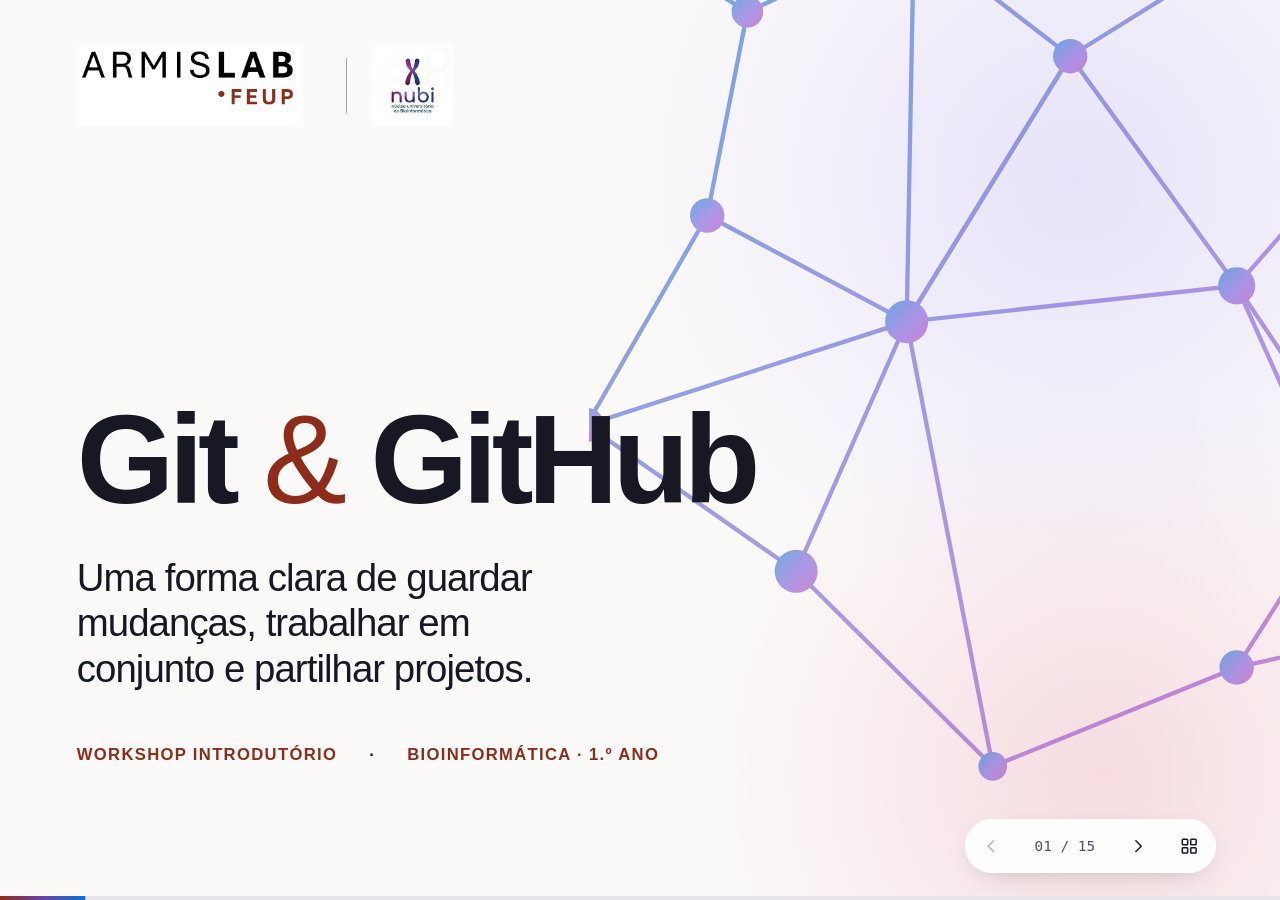
==== slides/index.html @ 323198a1 "Build Git and GitHub workshop materials" ====
<!doctype html>
<html lang="pt-PT">
<head>
  <meta charset="utf-8">
  <meta name="viewport" content="width=device-width, initial-scale=1">
  <meta name="theme-color" content="#f8f7f5">
  <meta name="description" content="Apresentação introdutória a Git e GitHub para estudantes de Bioinformática. ArmisLAB × NUBI.">
  <title>Git & GitHub — ArmisLAB × NUBI</title>
  <link rel="stylesheet" href="styles/slides.css">
  <script src="scripts/slides.js" defer></script>
</head>
<body>
  <a class="skip-link" href="#slide-1">Ir para a apresentação</a>
  <main id="deck" aria-label="Apresentação Git e GitHub">

    <section class="slide cover is-active" id="slide-1" data-title="Abertura" aria-roledescription="slide" aria-label="Slide 1: Git e GitHub">
      <div class="cover-grid" aria-hidden="true">
        <svg viewBox="0 0 680 690" preserveAspectRatio="xMidYMid slice"><defs><linearGradient id="mesh" x1="0" y1="0" x2="1" y2="1"><stop stop-color="#0872cf"/><stop offset=".55" stop-color="#7855da"/><stop offset="1" stop-color="#ad33ba"/></linearGradient></defs><g fill="none" stroke="url(#mesh)" stroke-width="3"><path d="M45 28 156 96 272 43 381 127 516 43 652 110M156 96l-28 142 139 74 114-185 116 160 155-177M128 238l-84 146 146 102 77-174 230-25 70 156 85-333M190 486l137 136 170-69 70-110 85 75"/><path d="M272 43 267 312 381 127M44 384l223-72 60 310M497 287l155 231-155 35"/></g><g fill="url(#mesh)"><circle cx="45" cy="28" r="10"/><circle cx="156" cy="96" r="11"/><circle cx="272" cy="43" r="13"/><circle cx="381" cy="127" r="12"/><circle cx="516" cy="43" r="14"/><circle cx="652" cy="110" r="11"/><circle cx="128" cy="238" r="12"/><circle cx="267" cy="312" r="15"/><circle cx="497" cy="287" r="13"/><circle cx="44" cy="384" r="12"/><circle cx="190" cy="486" r="15"/><circle cx="327" cy="622" r="10"/><circle cx="497" cy="553" r="12"/><circle cx="567" cy="443" r="13"/><circle cx="652" cy="518" r="11"/></g></svg>
      </div>
      <div class="cover-content">
        <div class="brand-lockup" aria-label="ArmisLAB e NUBI">
          <img class="brand-armis" src="assets/brand/armislab-wordmark.png" alt="ArmisLAB FEUP">
          <span aria-hidden="true" class="brand-divider"></span>
          <img class="brand-nubi" src="../nubi_logo.jpg" alt="NUBI, Núcleo Universitário de Bioinformática">
        </div>
        <div class="cover-copy">
          <h1>Git<span class="amp"> & </span>GitHub</h1>
          <p>Uma forma clara de guardar mudanças, trabalhar em conjunto e partilhar projetos.</p>
          <div class="cover-meta"><span>Workshop introdutório</span><span>Bioinformática · 1.º ano</span></div>
        </div>
      </div>
    </section>

    <section class="slide" id="slide-2" data-title="O problema" aria-roledescription="slide" aria-label="Slide 2: o problema das versões">
      <div class="slide-inner split">
        <div class="text-col">
          <h2>Qual é a versão certa?</h2>
          <p class="lead">Um ficheiro muda. Duas pessoas editam. De repente, o nome do ficheiro é a única memória do trabalho.</p>
          <p class="aside">Num relatório, num script ou num protocolo, precisamos de saber <strong>o que mudou, quando e porquê</strong>.</p>
        </div>
        <div class="file-stack" aria-label="Exemplo de ficheiros com versões confusas">
          <div class="paper"><span class="file-icon">TXT</span><span>analise_final.docx</span></div>
          <div class="paper"><span class="file-icon">TXT</span><span>analise_final_v2.docx</span></div>
          <div class="paper"><span class="file-icon">TXT</span><span>analise_final_v2_agora_sim.docx</span></div>
          <div class="paper paper-question"><span class="question-mark">?</span><span>Qual é a versão certa?</span></div>
        </div>
      </div>
    </section>

    <section class="slide" id="slide-3" data-title="A origem" aria-roledescription="slide" aria-label="Slide 3: a origem do Git">
      <div class="slide-inner history-layout">
        <div>
          <h2>O Git nasceu de um problema de colaboração.</h2>
          <p class="lead">Em 2005, o desenvolvimento do Linux precisava de uma forma rápida e fiável de acompanhar muitas alterações feitas por muitas pessoas.</p>
        </div>
        <div class="history-visual" role="img" aria-label="Muitos contributos convergem para uma história partilhada">
          <div class="history-people"><span>pessoa A</span><span>pessoa B</span><span>pessoa C</span></div>
          <svg viewBox="0 0 560 260" aria-hidden="true"><g fill="none" stroke-width="4" stroke-linecap="round"><path stroke="#8d2d19" d="M32 38 C160 38 200 122 300 122"/><path stroke="#6844a6" d="M32 124 H300"/><path stroke="#177ad0" d="M32 210 C160 210 200 122 300 122"/><path stroke="#222234" d="M300 122 H526"/></g><g fill="#8d2d19"><circle cx="32" cy="38" r="10"/></g><g fill="#6844a6"><circle cx="32" cy="124" r="10"/></g><g fill="#177ad0"><circle cx="32" cy="210" r="10"/></g><g fill="#222234"><circle cx="300" cy="122" r="12"/><circle cx="526" cy="122" r="12"/></g></svg>
          <div class="history-caption"><span>alterações de várias pessoas</span><strong>uma história organizada</strong></div>
        </div>
        <p class="source-note">Fonte: <a href="https://git-scm.com/book/en/v2/Getting-Started-A-Short-History-of-Git" target="_blank" rel="noopener">Pro Git · Short History of Git</a></p>
      </div>
    </section>

    <section class="slide" id="slide-4" data-title="Ideia principal" aria-roledescription="slide" aria-label="Slide 4: Git guarda a história do projeto">
      <div class="slide-inner">
        <h2>Git é a história do projeto.</h2>
        <p class="lead narrow">Cada <strong>commit</strong> é um ponto guardado nessa história: alterações escolhidas, com uma mensagem que explica o passo.</p>
        <div class="timeline" role="img" aria-label="Três commits em sequência: criar README, corrigir descrição, acrescentar recursos">
          <div class="timeline-line"></div>
          <div class="timeline-item"><span class="timeline-dot"></span><strong>Criar README</strong><small>primeiro passo</small></div>
          <div class="timeline-item"><span class="timeline-dot"></span><strong>Corrigir descrição</strong><small>segundo passo</small></div>
          <div class="timeline-item"><span class="timeline-dot"></span><strong>Juntar recursos</strong><small>terceiro passo</small></div>
        </div>
        <p class="bottom-statement">Assim podemos perceber como chegámos à versão atual.</p>
      </div>
    </section>

    <section class="slide" id="slide-5" data-title="Git e GitHub" aria-roledescription="slide" aria-label="Slide 5: diferença entre Git e GitHub">
      <div class="slide-inner">
        <h2>Git no computador. GitHub na web.</h2>
        <div class="worlds">
          <div class="world world-local"><span class="world-label">No teu computador</span><div class="world-icon laptop-icon" aria-hidden="true"><span></span></div><h3>Git</h3><p>Regista e organiza versões do projeto.</p></div>
          <div class="world-bridge" aria-hidden="true"><svg viewBox="0 0 210 72"><path d="M8 36h190m-25-18 25 18-25 18" fill="none" stroke="currentColor" stroke-width="3" stroke-linecap="round" stroke-linejoin="round"/></svg><span>partilhar</span></div>
          <div class="world world-remote"><span class="world-label">Na web</span><div class="world-icon browser-icon" aria-hidden="true"><span></span></div><h3>GitHub</h3><p>Publica repositórios e facilita colaboração.</p></div>
        </div>
        <p class="bottom-statement">Podes usar Git sem GitHub. Hoje vamos usar os dois.</p>
      </div>
    </section>

    <section class="slide" id="slide-6" data-title="Repositório" aria-roledescription="slide" aria-label="Slide 6: repositório">
      <div class="slide-inner repo-layout">
        <div><h2>Um repositório é a pasta do projeto com história.</h2><p class="lead">Lá dentro vivem os ficheiros e o registo das alterações guardadas com Git.</p><p class="aside">No workshop, vais copiar um repositório e editar o teu <strong>README</strong>: a página de entrada que explica o projeto.</p></div>
        <div class="repo-window" aria-label="Exemplo de estrutura de um repositório">
          <div class="window-bar"><i></i><i></i><i></i><span>workshop_git</span></div>
          <div class="tree"><div class="tree-folder">▾ <strong>workshop_git</strong></div><div class="tree-row"><span class="tree-branch">├─</span> README.md <span class="tree-caption">← apresentação do projeto</span></div><div class="tree-row"><span class="tree-branch">├─</span> guia/</div><div class="tree-row"><span class="tree-branch">└─</span> exercicio/</div></div>
        </div>
      </div>
    </section>

    <section class="slide" id="slide-7" data-title="O ciclo" aria-roledescription="slide" aria-label="Slide 7: visão geral do ciclo Git">
      <div class="slide-inner">
        <h2>O ciclo que vamos praticar</h2>
        <p class="lead narrow">Alteras um ficheiro, escolhes o que guardar, registas esse passo e envias a tua história para o GitHub.</p>
        <div class="flow" role="img" aria-label="Fluxo: editar, verificar com git status, escolher com git add, guardar com git commit, enviar com git push">
          <div class="flow-step"><span class="flow-no">1</span><strong>Editar</strong><small>mudar o README</small></div><span class="flow-arrow" aria-hidden="true">→</span>
          <div class="flow-step"><span class="flow-no">2</span><strong>status</strong><small>ver o que mudou</small></div><span class="flow-arrow" aria-hidden="true">→</span>
          <div class="flow-step"><span class="flow-no">3</span><strong>add</strong><small>escolher alteração</small></div><span class="flow-arrow" aria-hidden="true">→</span>
          <div class="flow-step"><span class="flow-no">4</span><strong>commit</strong><small>guardar com mensagem</small></div><span class="flow-arrow" aria-hidden="true">→</span>
          <div class="flow-step flow-remote"><span class="flow-no">5</span><strong>push</strong><small>enviar ao GitHub</small></div>
        </div>
        <p class="flow-foot">O Git não guarda todas as alterações automaticamente. Tu decides quando criar cada commit.</p>
      </div>
    </section>

    <section class="slide command-slide" id="slide-8" data-title="status" aria-roledescription="slide" aria-label="Slide 8: git status">
      <div class="slide-inner command-layout">
        <div><h2><code>git status</code></h2><p class="lead">Pergunta ao Git: <strong>“O que está diferente agora?”</strong></p><p class="aside">É o comando para te orientares. Podes usá-lo antes e depois de cada passo.</p></div>
        <div class="terminal" aria-label="Exemplo de git status antes de guardar alterações"><div class="terminal-bar"><span></span><span></span><span></span><b>Terminal</b></div><div class="terminal-body"><p><em>$</em> git status</p><p class="term-muted">Changes not staged for commit:</p><p class="term-red">modified: exercicio/README.md</p><p class="term-explain">O README foi alterado, mas ainda não foi escolhido para o próximo commit.</p></div></div>
      </div>
    </section>

    <section class="slide command-slide" id="slide-9" data-title="add" aria-roledescription="slide" aria-label="Slide 9: git add">
      <div class="slide-inner command-layout">
        <div><h2><code>git add</code></h2><p class="lead">Escolhe que alterações entram no <strong>próximo commit</strong>.</p><p class="aside">Hoje vamos escolher apenas o README que cada pessoa editou.</p></div>
        <div class="staging-diagram" role="img" aria-label="README alterado passa para a área de preparação depois do comando git add exercicio/README.md"><div class="staging-before"><span class="stage-label">Alterado</span><strong>README.md</strong></div><div class="staging-arrow"><code>git add<br>exercicio/README.md</code><span aria-hidden="true">→</span></div><div class="staging-after"><span class="stage-label">Escolhido para guardar</span><strong>README.md</strong></div></div>
      </div>
    </section>

    <section class="slide command-slide" id="slide-10" data-title="commit" aria-roledescription="slide" aria-label="Slide 10: git commit">
      <div class="slide-inner command-layout">
        <div><h2><code>git commit</code></h2><p class="lead">Guarda as alterações escolhidas como <strong>um passo na história</strong>.</p><p class="aside">A mensagem ajuda outras pessoas — e o teu “eu” do futuro — a perceber o que fizeste.</p></div>
        <div class="commit-visual"><div class="commit-command"><span>$</span> git commit -m "Personaliza o meu README"</div><div class="commit-line"><span class="commit-dot"></span><span class="commit-dot current"></span></div><div class="commit-card"><strong>Personaliza o meu README</strong><small>novo ponto na história do projeto</small></div></div>
      </div>
    </section>

    <section class="slide" id="slide-11" data-title="Fork e clone" aria-roledescription="slide" aria-label="Slide 11: fork e clone">
      <div class="slide-inner">
        <h2>Primeiro, trazemos o projeto para ti.</h2>
        <p class="lead narrow"><strong>Fork</strong> cria uma cópia na tua conta do GitHub. <strong>Clone</strong> traz essa cópia para o teu computador.</p>
        <div class="copy-flow" role="img" aria-label="Repositório do formador, fork para a tua conta GitHub, clone para o teu computador">
          <div class="copy-place"><span>GitHub do formador</span><div class="copy-symbol">R</div><strong>repositório original</strong></div><div class="copy-connector"><span>Fork</span><svg viewBox="0 0 130 30"><path d="M2 15h122m-12-10 12 10-12 10" fill="none" stroke="currentColor" stroke-width="3"/></svg></div><div class="copy-place copy-own"><span>A tua conta GitHub</span><div class="copy-symbol">R</div><strong>a tua cópia</strong></div><div class="copy-connector"><span>Clone</span><svg viewBox="0 0 130 30"><path d="M2 15h122m-12-10 12 10-12 10" fill="none" stroke="currentColor" stroke-width="3"/></svg></div><div class="copy-place copy-local"><span>O teu computador</span><div class="copy-symbol">R</div><strong>pasta local</strong></div>
        </div>
        <p class="bottom-statement">Assim cada pessoa pode experimentar sem alterar o repositório original.</p>
      </div>
    </section>

    <section class="slide command-slide" id="slide-12" data-title="push" aria-roledescription="slide" aria-label="Slide 12: git push">
      <div class="slide-inner command-layout">
        <div><h2><code>git push</code></h2><p class="lead">Envia os teus commits locais para <strong>a tua cópia no GitHub</strong>.</p><p class="aside">Depois, abre o repositório no navegador e confirma que o novo commit aparece no histórico.</p></div>
        <div class="push-visual" role="img" aria-label="Commit no computador enviado para a cópia pessoal no GitHub"><div class="push-place"><span>computador</span><div class="push-track"><i></i><i></i><i class="latest"></i></div><strong>commit novo</strong></div><div class="push-arrow"><code>git push</code><span aria-hidden="true">→</span></div><div class="push-place destination"><span>GitHub</span><div class="push-track"><i></i><i></i><i class="latest"></i></div><strong>a tua cópia</strong></div></div>
      </div>
    </section>

    <section class="slide" id="slide-13" data-title="Branch" aria-roledescription="slide" aria-label="Slide 13: o conceito de branch">
      <div class="slide-inner branch-layout">
        <div><h2>Uma branch é outro caminho de trabalho.</h2><p class="lead">Permite experimentar uma ideia sem mexer logo na linha principal do projeto.</p><p class="aside">Hoje basta reconhecer a ideia. O exercício fica na branch principal, normalmente chamada <code>main</code>.</p></div>
        <div class="branch-figure" role="img" aria-label="História principal main e uma branch de experiência que se separa"><svg viewBox="0 0 600 340"><path d="M58 238 H548" fill="none" stroke="#8d2d19" stroke-width="7" stroke-linecap="round"/><path d="M208 238 C275 238 271 95 358 95 H548" fill="none" stroke="#6550b4" stroke-width="7" stroke-linecap="round"/><g fill="#8d2d19"><circle cx="58" cy="238" r="15"/><circle cx="208" cy="238" r="15"/><circle cx="388" cy="238" r="15"/><circle cx="548" cy="238" r="15"/></g><g fill="#6550b4"><circle cx="358" cy="95" r="15"/><circle cx="548" cy="95" r="15"/></g></svg><span class="branch-label side">ideia em experiência</span><span class="branch-label main">main</span></div>
      </div>
    </section>

    <section class="slide" id="slide-14" data-title="Ver ao vivo" aria-roledescription="slide" aria-label="Slide 14: projetos reais">
      <div class="slide-inner examples-layout">
        <div><h2>Isto já faz parte da Bioinformática.</h2><p class="lead narrow">Abre um repositório e repara no README, nos ficheiros e no histórico de commits.</p></div>
        <div class="example-list">
          <a href="https://github.com/biopython/biopython" target="_blank" rel="noopener"><span class="example-index">01</span><span><strong>Biopython</strong><small>Ferramentas abertas de Bioinformática em Python</small></span><span class="example-link" aria-hidden="true">↗</span></a>
          <a href="https://github.com/nf-core/rnaseq" target="_blank" rel="noopener"><span class="example-index">02</span><span><strong>nf-core/rnaseq</strong><small>Pipeline comunitário de análise de RNA-seq</small></span><span class="example-link" aria-hidden="true">↗</span></a>
          <a href="https://github.com/Illumina/dragen-aws-batch-quickstart" target="_blank" rel="noopener"><span class="example-index">03</span><span><strong>Illumina · DRAGEN</strong><small>Exemplo público de repositório de uma empresa</small></span><span class="example-link" aria-hidden="true">↗</span></a>
        </div>
        <p class="source-note">Os exemplos são ligações reais. O conteúdo e os números dos repositórios podem mudar.</p>
      </div>
    </section>

    <section class="slide closing" id="slide-15" data-title="Agora és tu" aria-roledescription="slide" aria-label="Slide 15: transição para a prática">
      <div class="slide-inner closing-layout"><div><h2>Agora és tu.</h2><p class="lead">Cria a tua cópia, muda o README e publica o teu primeiro commit.</p><div class="closing-steps"><span>1. Conta e Git</span><span>2. Fork e clone</span><span>3. Editar</span><span>4. Status · add · commit · push</span></div></div><div class="closing-link"><span>Repositório e roteiro</span><img class="workshop-qr" src="assets/workshop-qr.svg" alt="Código QR para github.com/RiquiFeup/workshop_git"><a class="repo-url" href="https://github.com/RiquiFeup/workshop_git" target="_blank" rel="noopener">github.com/RiquiFeup/workshop_git</a><a class="guide-url" href="https://github.com/RiquiFeup/workshop_git/blob/main/guia/roteiro.md" target="_blank" rel="noopener">Abrir o guia passo a passo <span aria-hidden="true">↗</span></a><small>Navegação: setas ou Espaço · índice: tecla O</small></div></div>
      <div class="closing-brands"><img src="assets/brand/armislab-wordmark.png" alt="ArmisLAB FEUP"><img src="../nubi_logo.jpg" alt="NUBI"></div>
    </section>
  </main>

  <nav class="deck-controls" aria-label="Navegação da apresentação">
    <button id="prev" type="button" aria-label="Slide anterior" title="Slide anterior (seta esquerda)"><svg viewBox="0 0 24 24" aria-hidden="true"><path d="m15 5-7 7 7 7"/></svg></button>
    <span id="counter" aria-live="polite" aria-atomic="true">01 / 15</span>
    <button id="next" type="button" aria-label="Slide seguinte" title="Slide seguinte (seta direita)"><svg viewBox="0 0 24 24" aria-hidden="true"><path d="m9 5 7 7-7 7"/></svg></button>
    <button id="overview-toggle" type="button" aria-label="Abrir índice de slides" title="Índice de slides (O)"><svg viewBox="0 0 24 24" aria-hidden="true"><rect x="3" y="3" width="7" height="7" rx="1"/><rect x="14" y="3" width="7" height="7" rx="1"/><rect x="3" y="14" width="7" height="7" rx="1"/><rect x="14" y="14" width="7" height="7" rx="1"/></svg></button>
  </nav>
  <div class="progress" aria-hidden="true"><span id="progress-bar"></span></div>
  <dialog id="overview" aria-label="Índice da apresentação"><div class="overview-head"><h2>Índice</h2><button id="overview-close" type="button" aria-label="Fechar índice">Fechar ×</button></div><ol id="overview-list"></ol><p>Usa as setas, Espaço ou toque para avançar. Pressiona <kbd>O</kbd> para abrir este índice.</p></dialog>
</body>
</html>
---- slides/styles/slides.css ----
:root{color-scheme:light;--paper:#f8f7f5;--white:#fff;--ink:#171824;--muted:#505264;--rule:#dcdbe2;--red:#8d2d19;--red-light:#f7e8e5;--purple:#6844a6;--purple-light:#eee8f8;--blue:#0872cf;--blue-light:#e6f1fb;--shadow:0 18px 46px -22px rgba(31,33,55,.26);font-family:"Aptos","Segoe UI",Arial,sans-serif;font-synthesis:none}
*,*::before,*::after{box-sizing:border-box}html,body{margin:0;min-height:100%;background:var(--paper);color:var(--ink)}html{scroll-behavior:smooth}body{overflow:hidden}button,a{font:inherit}a{color:var(--purple);text-underline-offset:.2em}a:hover{color:var(--blue)}button:focus-visible,a:focus-visible{outline:3px solid var(--blue);outline-offset:4px}::selection{background:#d7c7f4;color:var(--ink)}.skip-link{position:fixed;z-index:100;top:-100px;left:1rem;padding:.7rem 1rem;background:var(--ink);color:#fff}.skip-link:focus{top:1rem}
.slide{position:absolute;inset:0;display:none;overflow:auto;background:var(--paper)}.slide.is-active{display:block}.slide-inner{position:relative;width:min(88vw,1580px);min-height:100%;margin:auto;padding:clamp(2rem,5vh,4rem) 0 clamp(4.6rem,9vh,7rem);display:flex;flex-direction:column;justify-content:center}.slide-inner::before{content:"";position:absolute;top:clamp(1.5rem,4.5vh,3.5rem);right:0;width:6.5rem;height:.28rem;background:linear-gradient(90deg,var(--red) 0 34%,var(--purple) 34% 67%,var(--blue) 67%)}h1,h2,h3,p{margin:0}h2{max-width:16ch;font-size:clamp(2.5rem,5.35vw,5.6rem);line-height:1.04;font-weight:760;letter-spacing:-.035em;text-wrap:balance}h3{font-size:clamp(1.4rem,2.6vw,2.5rem);line-height:1.14}.lead{max-width:25ch;margin-top:clamp(1rem,3vh,2rem);font-size:clamp(1.34rem,2.6vw,2.75rem);line-height:1.27;letter-spacing:-.018em;color:#303140;text-wrap:pretty}.lead.narrow{max-width:37ch}.aside{max-width:55ch;margin-top:clamp(1.4rem,4vh,3rem);font-size:clamp(1.03rem,1.65vw,1.65rem);line-height:1.46;color:var(--muted)}.aside strong,.lead strong{color:var(--ink)}code,kbd{font-family:ui-monospace,SFMono-Regular,Consolas,"Liberation Mono",monospace}h2 code{font-weight:650;color:var(--red)}.bottom-statement{margin-top:clamp(1.2rem,4vh,3rem);font-size:clamp(1.2rem,2vw,2rem);font-weight:650;letter-spacing:-.01em}.source-note{position:absolute;bottom:clamp(4.5rem,7vh,6rem);left:0;font-size:clamp(.78rem,1vw,1rem);color:var(--muted)}
/* Cover */
.cover{background:radial-gradient(circle at 84% 20%,#e7e3fa 0,transparent 35%),radial-gradient(circle at 86% 86%,#f6dce1 0,transparent 30%),#fbfaf9;overflow:hidden}.cover-content{position:relative;z-index:2;width:min(88vw,1580px);min-height:100%;margin:auto;display:flex;flex-direction:column;justify-content:space-between;padding:5vh 0 11vh}.cover-grid{position:absolute;right:-3%;top:-14%;width:min(66vw,1050px);height:110%;opacity:.8}.cover-grid svg{width:100%;height:100%}.brand-lockup{display:flex;align-items:center;gap:clamp(1rem,2vw,2rem);height:clamp(3.7rem,9vh,6.6rem)}.brand-lockup img{object-fit:contain;object-position:left center}.brand-armis{width:clamp(10rem,19vw,20rem);height:100%;mix-blend-mode:multiply}.brand-nubi{width:clamp(4.2rem,6.7vw,7rem);height:100%;mix-blend-mode:multiply}.brand-divider{height:68%;width:1px;background:#a5a6af}.cover-copy{max-width:66%;padding-bottom:4vh}.cover h1{font-size:clamp(4rem,9.8vw,10.8rem);line-height:.94;letter-spacing:-.045em;font-weight:790}.cover .amp{font-weight:400;color:var(--red)}.cover-copy>p{max-width:22ch;margin-top:clamp(1.5rem,4vh,3rem);font-size:clamp(1.6rem,3vw,3.2rem);line-height:1.18;letter-spacing:-.025em}.cover-meta{display:flex;gap:2rem;flex-wrap:wrap;margin-top:clamp(2rem,6vh,5rem);font-size:clamp(.95rem,1.3vw,1.35rem);font-weight:650;color:var(--red);text-transform:uppercase;letter-spacing:.08em}.cover-meta span+span::before{content:"·";margin-right:2rem;color:var(--ink)}
/* Problem */
.split,.repo-layout,.branch-layout{display:grid;grid-template-columns:.97fr 1.03fr;align-items:center;gap:5vw}.file-stack{position:relative;min-height:50vh;display:flex;align-items:center;justify-content:center}.paper{position:absolute;width:min(90%,620px);min-height:clamp(4.6rem,9vh,7rem);display:flex;align-items:center;gap:1.3rem;padding:1.2rem 1.7rem;background:#fff;border:1px solid #e9e8e9;border-radius:12px;box-shadow:var(--shadow);font-size:clamp(1rem,1.7vw,1.65rem);font-family:ui-monospace,Consolas,monospace}.paper:nth-child(1){transform:translate(-2.5rem,-9rem) rotate(-3deg);opacity:.72}.paper:nth-child(2){transform:translate(1rem,-3.1rem) rotate(2deg);opacity:.86}.paper:nth-child(3){transform:translate(-1.2rem,3rem) rotate(-1deg)}.paper-question{transform:translate(2rem,9.1rem) rotate(1deg);background:var(--red);color:#fff;box-shadow:0 22px 42px -20px rgba(141,45,25,.45);font-family:inherit;font-weight:690}.file-icon{border:1px solid #b5b3bd;border-radius:3px;padding:.2rem .3rem;font-size:.6em;letter-spacing:.1em;color:#6b6c79}.question-mark{font-size:1.4em}
/* Origin and timelines */
.history-layout{justify-content:center}.history-layout h2{max-width:16ch}.history-layout .lead{max-width:32ch}.history-visual{width:min(100%,1050px);margin:clamp(1.2rem,4vh,3.6rem) auto 1rem}.history-visual svg{display:block;width:100%;height:clamp(150px,24vh,300px)}.history-people,.history-caption{display:flex;justify-content:space-between;padding:0 1.3rem;gap:1rem}.history-people{color:var(--muted);font-size:clamp(1rem,1.5vw,1.45rem)}.history-caption{font-size:clamp(1rem,1.5vw,1.5rem)}.history-caption strong{color:var(--red)}.timeline{position:relative;display:grid;grid-template-columns:repeat(3,1fr);gap:2vw;margin-top:clamp(2.5rem,9vh,7rem);padding-top:2.2rem}.timeline-line{position:absolute;top:1.2rem;left:1.6rem;right:1.6rem;height:4px;background:var(--red)}.timeline-item{position:relative;display:flex;flex-direction:column;gap:.5rem;font-size:clamp(1.05rem,2vw,2rem)}.timeline-dot{position:absolute;top:-1.7rem;left:.5rem;width:1.4rem;height:1.4rem;border-radius:50%;background:var(--red);border:4px solid var(--paper);box-shadow:0 0 0 3px var(--red)}.timeline-item strong{max-width:12ch}.timeline-item small{font-size:.66em;color:var(--muted)}
/* Git / GitHub */
.worlds{display:grid;grid-template-columns:1fr minmax(100px,.32fr) 1fr;gap:2vw;align-items:center;margin-top:clamp(2.5rem,7vh,6rem)}.world{min-height:clamp(17rem,38vh,28rem);padding:clamp(1.5rem,3vw,3rem);border-radius:16px;background:#fff;box-shadow:var(--shadow);display:flex;flex-direction:column;align-items:flex-start}.world-local{border-top:6px solid var(--red)}.world-remote{border-top:6px solid var(--purple)}.world-label{font-size:clamp(.9rem,1.2vw,1.2rem);font-weight:700;text-transform:uppercase;letter-spacing:.08em;color:var(--muted)}.world-icon{position:relative;width:clamp(5rem,9vw,9rem);height:clamp(4.4rem,8vw,8rem);margin:auto auto .6rem}.laptop-icon::before{content:"";position:absolute;inset:1rem .5rem 1.7rem;border:5px solid var(--red);border-radius:7px}.laptop-icon::after{content:"";position:absolute;left:0;right:0;bottom:1rem;height:8px;background:var(--red);border-radius:2px 2px 8px 8px}.browser-icon::before{content:"";position:absolute;inset:1rem .4rem;border:5px solid var(--purple);border-radius:8px}.browser-icon::after{content:"";position:absolute;left:.7rem;right:.7rem;top:2.3rem;height:5px;background:var(--purple)}.world h3{margin-top:auto}.world p{max-width:25ch;margin-top:.7rem;font-size:clamp(1rem,1.55vw,1.55rem);line-height:1.35;color:var(--muted)}.world-bridge{display:flex;flex-direction:column;align-items:center;gap:.3rem;color:var(--blue);font-size:clamp(.9rem,1.3vw,1.25rem);font-weight:700}.world-bridge svg{width:100%}
/* Repository */
.repo-layout h2{max-width:16ch}.repo-window{overflow:hidden;background:#fff;border-radius:16px;box-shadow:var(--shadow);min-height:clamp(18rem,43vh,30rem)}.window-bar{height:clamp(3.1rem,5vh,4.2rem);display:flex;align-items:center;gap:.45rem;padding:0 1.4rem;background:#292b39;color:#e1e3ed;font-family:ui-monospace,Consolas,monospace;font-size:clamp(.85rem,1.1vw,1.1rem)}.window-bar i{width:.7rem;height:.7rem;border-radius:50%;background:#c8a4a5}.window-bar i:nth-child(2){background:#d5c698}.window-bar i:nth-child(3){background:#a2c9b2}.window-bar span{margin-left:1.1rem}.tree{padding:clamp(1.6rem,4vw,3.5rem);font-size:clamp(1.05rem,1.8vw,1.8rem);line-height:2;font-family:ui-monospace,Consolas,monospace}.tree-folder{color:var(--red)}.tree-row{padding-left:1rem;white-space:nowrap}.tree-branch{color:#9d9ba8}.tree-caption{font-family:inherit;color:var(--purple);font-size:.75em}
/* Cycle */
.flow{display:flex;align-items:stretch;gap:.5vw;margin-top:clamp(2rem,8vh,7rem)}.flow-step{flex:1;min-width:0;min-height:clamp(10rem,22vh,17rem);padding:clamp(.9rem,1.6vw,1.6rem);background:#fff;border-radius:12px;box-shadow:var(--shadow);display:flex;flex-direction:column;gap:.7rem;border-top:5px solid var(--red)}.flow-step:nth-of-type(5),.flow-remote{border-top-color:var(--purple)}.flow-no{font-size:clamp(.8rem,1.2vw,1.1rem);font-weight:750;color:var(--red)}.flow-remote .flow-no{color:var(--purple)}.flow-step strong{margin-top:auto;font-size:clamp(1.1rem,2vw,2rem)}.flow-step small{font-size:clamp(.8rem,1.1vw,1.15rem);line-height:1.25;color:var(--muted)}.flow-arrow{align-self:center;font-size:clamp(1.3rem,2.2vw,2.2rem);color:var(--purple)}.flow-foot{margin-top:clamp(1.2rem,4vh,3rem);font-size:clamp(1rem,1.7vw,1.65rem);color:var(--muted)}
/* Commands */
.command-layout{display:grid;grid-template-columns:1fr 1.05fr;align-items:center;gap:5vw}.command-layout h2{max-width:none;white-space:nowrap}.terminal{border-radius:16px;overflow:hidden;background:#20222d;box-shadow:0 24px 56px -25px rgba(19,18,32,.56);color:#f0eff4;font-family:ui-monospace,Consolas,monospace}.terminal-bar{height:3.4rem;background:#303341;display:flex;align-items:center;gap:.4rem;padding:0 1.2rem}.terminal-bar span{width:.7rem;height:.7rem;border-radius:50%;background:#dc797b}.terminal-bar span:nth-child(2){background:#d6bc6c}.terminal-bar span:nth-child(3){background:#75b495}.terminal-bar b{margin-left:1rem;color:#c9cad2;font-size:.9rem;font-weight:400}.terminal-body{padding:clamp(1.6rem,3vw,3rem);font-size:clamp(1rem,1.5vw,1.5rem);line-height:1.65}.terminal-body em{font-style:normal;color:#c5a7ff}.term-muted{margin-top:1.7rem;color:#c3c3ce}.term-red{color:#ffb7a7}.term-explain{margin-top:2.3rem;padding-top:1rem;border-top:1px solid #5a5c68;font-family:"Aptos","Segoe UI",Arial,sans-serif;color:#e2e0e6;font-size:.9em;line-height:1.4}.staging-diagram,.push-visual{display:flex;align-items:center;justify-content:center;gap:1.4vw}.staging-before,.staging-after{min-width:35%;min-height:clamp(14rem,28vh,23rem);padding:1.8vw;border-radius:14px;background:#fff;box-shadow:var(--shadow);display:flex;flex-direction:column;justify-content:space-between}.staging-before{border-top:6px solid var(--red)}.staging-after{border-top:6px solid var(--purple);background:var(--purple-light)}.stage-label{font-size:clamp(.8rem,1.2vw,1.2rem);font-weight:700;color:var(--muted)}.staging-before strong,.staging-after strong{font-size:clamp(1rem,1.65vw,1.65rem);font-family:ui-monospace,Consolas,monospace;word-break:break-word}.staging-arrow,.push-arrow{display:flex;flex-direction:column;align-items:center;gap:1rem;color:var(--purple)}.staging-arrow code,.push-arrow code{font-size:clamp(.7rem,1.05vw,1.1rem);text-align:center;line-height:1.5;color:var(--ink)}.staging-arrow>span,.push-arrow>span{font-size:clamp(3rem,5vw,5rem);line-height:1}.commit-visual{padding:clamp(1.5rem,3vw,3rem);border-radius:16px;background:#fff;box-shadow:var(--shadow)}.commit-command{padding:1.3rem 1.5rem;border-radius:8px;background:#22232e;color:#fff;font-size:clamp(.9rem,1.4vw,1.35rem);font-family:ui-monospace,Consolas,monospace;white-space:nowrap;overflow:auto}.commit-command span{color:#c7a6ef}.commit-line{position:relative;height:4px;background:var(--red);margin:clamp(3rem,7vh,5rem) 1rem 0;display:flex;align-items:center;justify-content:space-between}.commit-dot{width:1.8rem;height:1.8rem;border-radius:50%;background:var(--red);border:5px solid #fff;box-shadow:0 0 0 3px var(--red)}.commit-dot.current{background:var(--purple);box-shadow:0 0 0 3px var(--purple)}.commit-card{margin-top:2rem;display:flex;flex-direction:column;gap:.4rem}.commit-card strong{font-size:clamp(1.3rem,2.1vw,2.2rem)}.commit-card small{font-size:clamp(.9rem,1.25vw,1.25rem);color:var(--muted)}
/* Fork, clone, push, branch */
.copy-flow{display:flex;align-items:center;justify-content:space-between;gap:1vw;margin-top:clamp(2.2rem,7vh,6rem)}.copy-place{flex:1;min-height:clamp(14rem,30vh,24rem);padding:clamp(1rem,2vw,2rem);background:#fff;border-radius:14px;box-shadow:var(--shadow);display:flex;flex-direction:column;align-items:center;justify-content:space-between;text-align:center;border-top:6px solid var(--red)}.copy-own{border-top-color:var(--purple)}.copy-local{border-top-color:var(--blue)}.copy-place>span{font-size:clamp(.86rem,1.3vw,1.3rem);color:var(--muted)}.copy-place strong{font-size:clamp(1rem,1.6vw,1.6rem)}.copy-symbol{width:clamp(4rem,7vw,7rem);height:clamp(4rem,7vw,7rem);border:4px solid currentColor;color:var(--red);border-radius:12px;display:grid;place-items:center;font-size:clamp(2rem,3vw,3.2rem);font-weight:750}.copy-own .copy-symbol{color:var(--purple)}.copy-local .copy-symbol{color:var(--blue)}.copy-connector{width:11%;display:flex;flex-direction:column;align-items:center;gap:.6rem;color:var(--purple);font-weight:750;font-size:clamp(.9rem,1.5vw,1.4rem)}.copy-connector svg{width:100%}.push-place{min-width:35%;min-height:clamp(14rem,30vh,24rem);padding:clamp(1rem,2vw,2rem);background:#fff;border-radius:14px;box-shadow:var(--shadow);display:flex;flex-direction:column;justify-content:space-between;border-top:6px solid var(--red)}.push-place.destination{border-top-color:var(--purple)}.push-place span{color:var(--muted);font-size:clamp(.95rem,1.4vw,1.4rem)}.push-place strong{font-size:clamp(1rem,1.6vw,1.6rem)}.push-track{position:relative;height:5px;background:var(--red);display:flex;justify-content:space-between;align-items:center}.destination .push-track{background:var(--purple)}.push-track i{width:1.5rem;height:1.5rem;border-radius:50%;background:var(--red);border:4px solid #fff;box-shadow:0 0 0 2px var(--red)}.destination .push-track i{background:var(--purple);box-shadow:0 0 0 2px var(--purple)}.branch-figure{position:relative}.branch-figure svg{width:100%;display:block}.branch-label{position:absolute;font-size:clamp(1.1rem,1.8vw,1.8rem);font-weight:700}.branch-label.side{top:4%;right:0;color:var(--purple)}.branch-label.main{bottom:8%;right:0;color:var(--red)}
/* Examples and close */
.examples-layout{justify-content:center}.examples-layout h2{max-width:18ch}.example-list{margin-top:clamp(1.8rem,5vh,4rem);border-top:2px solid var(--ink)}.example-list a{display:grid;grid-template-columns:4rem 1fr 3rem;align-items:center;gap:1.5rem;padding:clamp(.9rem,2vh,1.8rem) .4rem;border-bottom:1px solid var(--rule);text-decoration:none;color:var(--ink)}.example-list a:hover,.example-list a:focus-visible{background:#f0ecf7}.example-index{font-family:ui-monospace,Consolas,monospace;color:var(--red);font-size:clamp(.95rem,1.25vw,1.2rem)}.example-list a strong{display:block;font-size:clamp(1.35rem,2.25vw,2.35rem)}.example-list a small{display:block;margin-top:.3rem;color:var(--muted);font-size:clamp(.9rem,1.35vw,1.3rem)}.example-link{color:var(--purple);font-size:clamp(1.6rem,2.5vw,2.5rem)}.closing{background:radial-gradient(circle at 90% 10%,#e9e4f7 0,transparent 34%),var(--paper)}.closing-layout{display:grid;grid-template-columns:1.2fr .8fr;gap:5vw;align-items:center}.closing h2{font-size:clamp(4rem,8vw,8rem);color:var(--red)}.closing .lead{max-width:20ch}.closing-steps{display:flex;flex-wrap:wrap;gap:.7rem;margin-top:clamp(2rem,6vh,5rem);max-width:44rem}.closing-steps span{padding:.7rem 1rem;border-radius:999px;background:#fff;border:1px solid #d6d2dc;font-size:clamp(.9rem,1.2vw,1.2rem);font-weight:650}.closing-link{padding:clamp(1.5rem,3.2vw,3rem);border-radius:16px;background:#fff;box-shadow:var(--shadow);border-top:6px solid var(--purple);display:flex;flex-direction:column;gap:1.3rem}.closing-link>span{text-transform:uppercase;letter-spacing:.08em;font-size:clamp(.8rem,1vw,1rem);font-weight:750;color:var(--purple)}.closing-link a{font-size:clamp(1.5rem,2.5vw,2.5rem);font-weight:730;letter-spacing:-.02em}.closing-link small{font-size:clamp(.92rem,1.3vw,1.3rem);line-height:1.35;color:var(--muted)}.closing-brands{position:absolute;bottom:8vh;left:6vw;display:flex;align-items:center;gap:2rem}.closing-brands img{height:clamp(2.7rem,5vh,4rem);width:auto;max-width:9rem;object-fit:contain;mix-blend-mode:multiply}
/* Controls */
.deck-controls{position:fixed;z-index:20;right:clamp(1rem,5vw,6rem);bottom:clamp(1rem,3vh,2.6rem);display:flex;align-items:center;gap:.55rem;padding:.35rem;border-radius:999px;background:rgba(255,255,255,.96);box-shadow:0 8px 28px -14px rgba(30,28,47,.35)}.deck-controls button{width:2.65rem;height:2.65rem;border:0;border-radius:50%;display:grid;place-items:center;background:transparent;color:var(--ink);cursor:pointer}.deck-controls button:hover{background:var(--purple-light);color:var(--purple)}.deck-controls button:disabled{opacity:.32;cursor:default}.deck-controls button:disabled:hover{background:transparent;color:var(--ink)}.deck-controls svg{width:1.15rem;height:1.15rem;fill:none;stroke:currentColor;stroke-width:2;stroke-linecap:round;stroke-linejoin:round}.deck-controls #counter{min-width:5.4rem;text-align:center;font-family:ui-monospace,Consolas,monospace;font-size:.9rem;font-variant-numeric:tabular-nums;color:var(--muted)}.progress{position:fixed;z-index:19;bottom:0;left:0;width:100%;height:4px;background:#e7e5e9}.progress span{display:block;height:100%;width:100%;background:linear-gradient(90deg,var(--red),var(--purple),var(--blue));transform-origin:left;transform:scaleX(.06666);transition:transform .22s ease-out}#overview{width:min(860px,92vw);max-height:86vh;border:0;border-radius:16px;padding:2rem;background:#fff;color:var(--ink);box-shadow:0 22px 70px rgba(21,20,36,.26)}#overview::backdrop{background:rgba(21,20,36,.66)}.overview-head{display:flex;align-items:center;justify-content:space-between;gap:1rem}.overview-head h2{font-size:2.5rem}.overview-head button{border:0;background:var(--purple-light);color:var(--purple);padding:.65rem .9rem;border-radius:8px;cursor:pointer}#overview-list{display:grid;grid-template-columns:repeat(3,1fr);gap:.4rem 1rem;padding:1rem 0 0;list-style:none}#overview-list button{width:100%;padding:.7rem;text-align:left;border:1px solid var(--rule);border-radius:8px;background:#fff;color:var(--ink);cursor:pointer}#overview-list button:hover,#overview-list button[aria-current="true"]{background:var(--purple-light);border-color:var(--purple)}#overview>p{margin-top:1.3rem;font-size:.9rem;color:var(--muted)}kbd{padding:.1rem .3rem;border:1px solid #b3b1bd;border-radius:4px}
@media(max-width:900px){.slide-inner{width:min(90vw,1580px)}h2{font-size:clamp(2.3rem,6.3vw,4.8rem)}.cover-copy{max-width:73%}.split,.repo-layout,.branch-layout,.command-layout{gap:3vw}.lead{font-size:clamp(1.25rem,2.8vw,2.4rem)}.aside{font-size:clamp(1rem,1.7vw,1.4rem)}.flow{gap:.25rem}.flow-step{padding:.8rem}.flow-arrow{font-size:1.3rem}.copy-flow{gap:.45rem}.copy-connector{width:9%}.closing-layout{grid-template-columns:1fr .8fr}}
@media(max-width:680px){body{overflow:hidden}.slide-inner{justify-content:flex-start;padding-top:4.5rem;padding-bottom:7rem;min-height:100%}.slide-inner::before{top:1.5rem;width:4.5rem}.slide{overflow-y:auto}.cover-content{padding:3rem 0 8rem}.cover-grid{width:120vw;right:-55%;top:-8%;opacity:.44}.cover-copy{max-width:100%;padding-bottom:0}.cover h1{font-size:clamp(3.9rem,15vw,7rem)}.cover-copy>p{font-size:clamp(1.5rem,6vw,2.2rem)}.cover-meta{gap:.5rem 1.2rem;font-size:.85rem}.cover-meta span+span::before{margin-right:1.2rem}.brand-lockup{height:3.3rem}.brand-armis{width:9rem}.brand-nubi{width:3.7rem}.slide-inner h2{font-size:clamp(2.35rem,9vw,4rem)}.lead{font-size:clamp(1.3rem,5.1vw,2rem);margin-top:1.2rem}.aside{font-size:1.05rem;margin-top:1.5rem}.split,.repo-layout,.branch-layout,.command-layout,.closing-layout{display:flex;flex-direction:column;align-items:stretch;gap:1.8rem}.file-stack{min-height:21rem}.paper{min-height:3.8rem;font-size:.83rem;padding:.8rem 1rem}.paper:nth-child(1){transform:translate(-1rem,-6rem) rotate(-3deg)}.paper:nth-child(2){transform:translate(.5rem,-2rem) rotate(2deg)}.paper:nth-child(3){transform:translate(-.5rem,2rem) rotate(-1deg)}.paper-question{transform:translate(.5rem,6rem) rotate(1deg)}.history-visual{margin-top:2rem}.history-visual svg{height:150px}.history-people,.history-caption{font-size:.78rem}.source-note{position:static;margin-top:1.5rem}.timeline{margin-top:3rem;gap:1rem}.timeline-item{font-size:1rem}.timeline-line{left:.8rem;right:.8rem}.worlds{grid-template-columns:1fr 1fr;gap:.8rem;margin-top:2rem}.world{min-height:13rem;padding:1.1rem}.world-bridge{display:none}.world-icon{width:4.8rem;height:4rem;margin:1rem auto}.world h3{font-size:1.5rem}.world p{font-size:.93rem}.world-label{font-size:.72rem}.repo-window{min-height:16rem}.tree{font-size:.85rem;padding:1.3rem}.tree-caption{display:block;padding-left:1.4rem;line-height:1.2}.flow{display:grid;grid-template-columns:1fr 1fr;gap:.6rem;margin-top:1.6rem}.flow-arrow{display:none}.flow-step{min-height:7.8rem}.flow-step:last-child{grid-column:span 2;min-height:6rem}.flow-step strong{font-size:1.3rem}.flow-step small{font-size:.87rem}.flow-foot{font-size:1rem}.terminal-body{font-size:.95rem}.staging-diagram,.push-visual{margin-top:1rem}.staging-before,.staging-after,.push-place{min-height:11rem;padding:1rem}.staging-before strong,.staging-after strong{font-size:.82rem}.stage-label,.push-place span{font-size:.75rem}.staging-arrow code,.push-arrow code{font-size:.65rem}.staging-arrow>span,.push-arrow>span{font-size:2rem}.commit-command{font-size:.73rem}.commit-visual{margin-top:1rem}.copy-flow{display:grid;grid-template-columns:1fr 1fr;gap:.5rem;margin-top:1.5rem}.copy-place{min-height:9rem;padding:.8rem}.copy-place:last-child{grid-column:1/-1;min-height:7rem}.copy-place>span,.copy-place strong{font-size:.85rem}.copy-symbol{width:2.5rem;height:2.5rem;font-size:1.3rem;border-width:2px}.copy-connector{display:none}.branch-figure{margin-top:1rem}.example-list{margin-top:1.8rem}.example-list a{grid-template-columns:2rem 1fr 1.4rem;gap:.5rem;padding:1.1rem .2rem}.example-list a strong{font-size:1.2rem}.example-list a small{font-size:.85rem}.closing h2{font-size:3.6rem}.closing-link{margin-top:1rem}.closing-brands{position:static;margin:-5rem 5vw 5rem}.closing-brands img{height:2.4rem}.deck-controls{right:1rem;bottom:1rem}.deck-controls button{width:2.35rem;height:2.35rem}#overview{padding:1.1rem}#overview-list{grid-template-columns:repeat(2,1fr)}.overview-head h2{font-size:1.8rem}}
@media(max-height:560px) and (min-width:681px){.slide-inner{padding-top:2rem;padding-bottom:4rem}.slide-inner::before{top:1rem}h2{font-size:clamp(2.2rem,4.3vw,4.5rem)}.lead{font-size:clamp(1.2rem,2.1vw,2rem);margin-top:1rem}.aside{font-size:clamp(.95rem,1.4vw,1.35rem);margin-top:1rem}.worlds,.flow,.copy-flow{margin-top:1.5rem}.world,.copy-place{min-height:15rem}.bottom-statement{margin-top:1rem}.source-note{bottom:3.3rem}.cover-content{padding-bottom:7vh}}
@media(prefers-reduced-motion:reduce){html{scroll-behavior:auto}.progress span{transition:none}}
@media print{@page{size:landscape;margin:0}html,body{width:100%;height:auto;overflow:visible;background:#fff}.slide,.slide.is-active{position:relative;display:block;width:100vw;height:100vh;min-height:0;overflow:hidden;break-after:page;page-break-after:always;-webkit-print-color-adjust:exact;print-color-adjust:exact}.slide-inner{width:88vw;height:100vh;min-height:0;padding:4vh 0 7vh}.cover-content{height:100vh;min-height:0}.deck-controls,.progress,.skip-link,#overview{display:none!important}}
.closing-link .workshop-qr{width:clamp(7.5rem,12vw,12rem);height:auto;align-self:flex-start;image-rendering:pixelated}.closing-link .repo-url{font-size:clamp(.95rem,1.4vw,1.35rem);font-family:ui-monospace,Consolas,monospace;letter-spacing:-.025em;overflow-wrap:anywhere}.closing-link .guide-url{font-size:clamp(1.1rem,1.8vw,1.8rem)}
@media(max-width:680px){.closing-link .workshop-qr{width:7.5rem}.closing-link .repo-url{font-size:.86rem}.closing-link .guide-url{font-size:1.2rem}}
.cover-grid{right:-12%;opacity:.58}
@media(max-width:680px){.cover-grid{right:-55%;opacity:.22}.cover h1{font-size:clamp(3.1rem,12vw,5.2rem);white-space:nowrap}.closing-steps{display:grid;grid-template-columns:repeat(2,minmax(0,1fr));width:100%;gap:.5rem}.closing-steps span{display:flex;align-items:center;min-width:0;line-height:1.2;font-size:.82rem;padding:.65rem .7rem}.closing-steps span:last-child{grid-column:1/-1}}
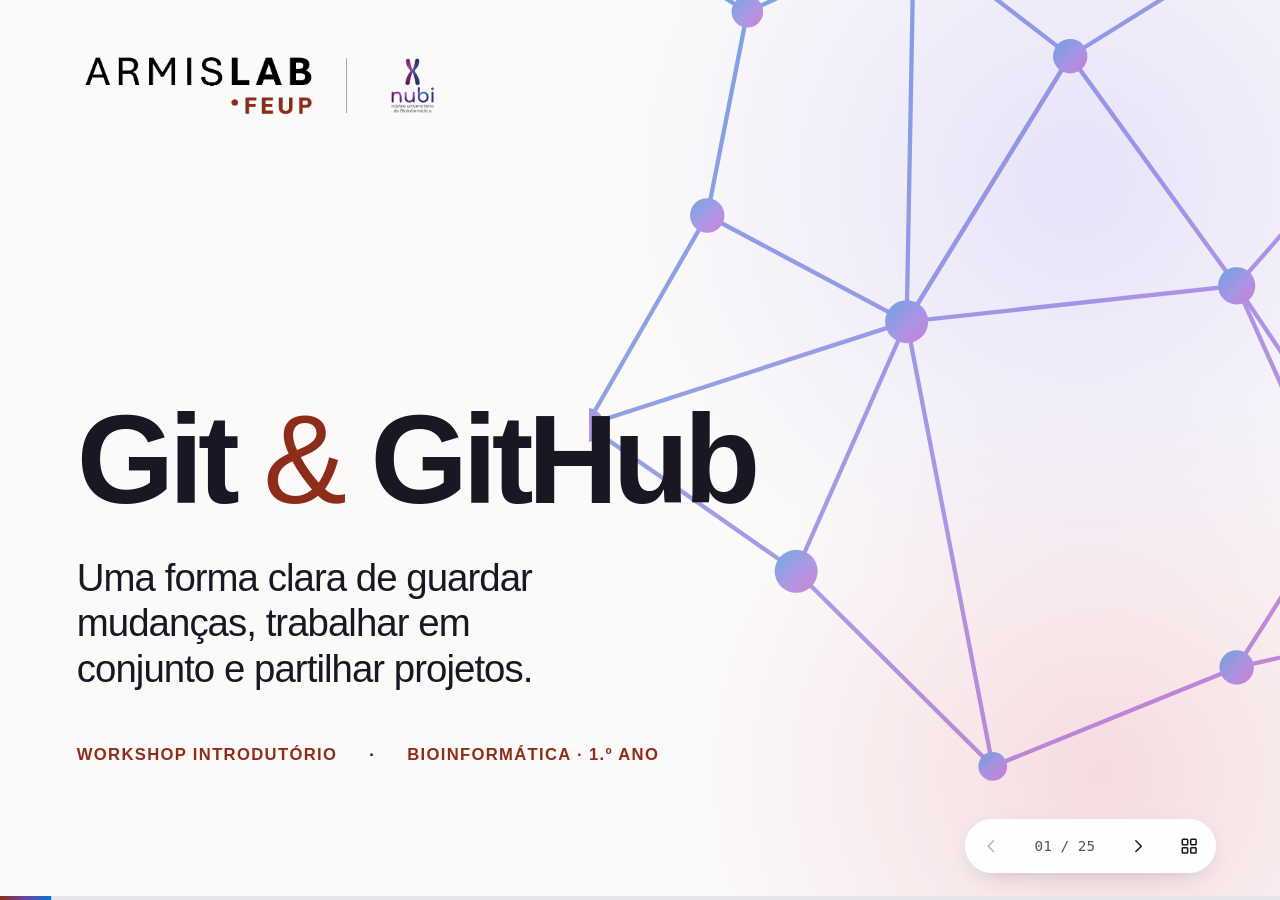
==== commit 4d34b9c1: "Add interactive practice slides and transparent brand assets" ====
--- a/slides/index.html
+++ b/slides/index.html
@@ -5,8 +5,10 @@
   <meta name="viewport" content="width=device-width, initial-scale=1">
   <meta name="theme-color" content="#f8f7f5">
   <meta name="description" content="Apresentação introdutória a Git e GitHub para estudantes de Bioinformática. ArmisLAB × NUBI.">
+  <meta http-equiv="Content-Security-Policy" content="default-src 'self'; base-uri 'self'; object-src 'none'; script-src 'self'; style-src 'self'; img-src 'self' data:; connect-src 'none'; form-action 'none'">
   <title>Git & GitHub — ArmisLAB × NUBI</title>
   <link rel="stylesheet" href="styles/slides.css">
+  <link rel="stylesheet" href="styles/practice.css">
   <script src="scripts/slides.js" defer></script>
 </head>
 <body>
@@ -19,9 +21,9 @@
       </div>
       <div class="cover-content">
         <div class="brand-lockup" aria-label="ArmisLAB e NUBI">
-          <img class="brand-armis" src="assets/brand/armislab-wordmark.png" alt="ArmisLAB FEUP">
+          <img class="brand-armis" src="assets/brand/armislab-transparent.png" alt="ArmisLAB FEUP">
           <span aria-hidden="true" class="brand-divider"></span>
-          <img class="brand-nubi" src="../nubi_logo.jpg" alt="NUBI, Núcleo Universitário de Bioinformática">
+          <img class="brand-nubi" src="../nubi_logo.png" alt="NUBI, Núcleo Universitário de Bioinformática">
         </div>
         <div class="cover-copy">
           <h1>Git<span class="amp"> & </span>GitHub</h1>
@@ -58,7 +60,7 @@
           <svg viewBox="0 0 560 260" aria-hidden="true"><g fill="none" stroke-width="4" stroke-linecap="round"><path stroke="#8d2d19" d="M32 38 C160 38 200 122 300 122"/><path stroke="#6844a6" d="M32 124 H300"/><path stroke="#177ad0" d="M32 210 C160 210 200 122 300 122"/><path stroke="#222234" d="M300 122 H526"/></g><g fill="#8d2d19"><circle cx="32" cy="38" r="10"/></g><g fill="#6844a6"><circle cx="32" cy="124" r="10"/></g><g fill="#177ad0"><circle cx="32" cy="210" r="10"/></g><g fill="#222234"><circle cx="300" cy="122" r="12"/><circle cx="526" cy="122" r="12"/></g></svg>
           <div class="history-caption"><span>alterações de várias pessoas</span><strong>uma história organizada</strong></div>
         </div>
-        <p class="source-note">Fonte: <a href="https://git-scm.com/book/en/v2/Getting-Started-A-Short-History-of-Git" target="_blank" rel="noopener">Pro Git · Short History of Git</a></p>
+        <p class="source-note">Fonte: <a href="https://git-scm.com/book/en/v2/Getting-Started-A-Short-History-of-Git" target="_blank" rel="noopener noreferrer">Pro Git · Short History of Git</a></p>
       </div>
     </section>
 
@@ -163,26 +165,162 @@
       <div class="slide-inner examples-layout">
         <div><h2>Isto já faz parte da Bioinformática.</h2><p class="lead narrow">Abre um repositório e repara no README, nos ficheiros e no histórico de commits.</p></div>
         <div class="example-list">
-          <a href="https://github.com/biopython/biopython" target="_blank" rel="noopener"><span class="example-index">01</span><span><strong>Biopython</strong><small>Ferramentas abertas de Bioinformática em Python</small></span><span class="example-link" aria-hidden="true">↗</span></a>
-          <a href="https://github.com/nf-core/rnaseq" target="_blank" rel="noopener"><span class="example-index">02</span><span><strong>nf-core/rnaseq</strong><small>Pipeline comunitário de análise de RNA-seq</small></span><span class="example-link" aria-hidden="true">↗</span></a>
-          <a href="https://github.com/Illumina/dragen-aws-batch-quickstart" target="_blank" rel="noopener"><span class="example-index">03</span><span><strong>Illumina · DRAGEN</strong><small>Exemplo público de repositório de uma empresa</small></span><span class="example-link" aria-hidden="true">↗</span></a>
+          <a href="https://github.com/biopython/biopython" target="_blank" rel="noopener noreferrer"><span class="example-index">01</span><span><strong>Biopython</strong><small>Ferramentas abertas de Bioinformática em Python</small></span><span class="example-link" aria-hidden="true">↗</span></a>
+          <a href="https://github.com/nf-core/rnaseq" target="_blank" rel="noopener noreferrer"><span class="example-index">02</span><span><strong>nf-core/rnaseq</strong><small>Pipeline comunitário de análise de RNA-seq</small></span><span class="example-link" aria-hidden="true">↗</span></a>
+          <a href="https://github.com/Illumina/dragen-aws-batch-quickstart" target="_blank" rel="noopener noreferrer"><span class="example-index">03</span><span><strong>Illumina · DRAGEN</strong><small>Exemplo público de repositório de uma empresa</small></span><span class="example-link" aria-hidden="true">↗</span></a>
         </div>
         <p class="source-note">Os exemplos são ligações reais. O conteúdo e os números dos repositórios podem mudar.</p>
       </div>
     </section>
 
-    <section class="slide closing" id="slide-15" data-title="Agora és tu" aria-roledescription="slide" aria-label="Slide 15: transição para a prática">
-      <div class="slide-inner closing-layout"><div><h2>Agora és tu.</h2><p class="lead">Cria a tua cópia, muda o README e publica o teu primeiro commit.</p><div class="closing-steps"><span>1. Conta e Git</span><span>2. Fork e clone</span><span>3. Editar</span><span>4. Status · add · commit · push</span></div></div><div class="closing-link"><span>Repositório e roteiro</span><img class="workshop-qr" src="assets/workshop-qr.svg" alt="Código QR para github.com/RiquiFeup/workshop_git"><a class="repo-url" href="https://github.com/RiquiFeup/workshop_git" target="_blank" rel="noopener">github.com/RiquiFeup/workshop_git</a><a class="guide-url" href="https://github.com/RiquiFeup/workshop_git/blob/main/guia/roteiro.md" target="_blank" rel="noopener">Abrir o guia passo a passo <span aria-hidden="true">↗</span></a><small>Navegação: setas ou Espaço · índice: tecla O</small></div></div>
-      <div class="closing-brands"><img src="assets/brand/armislab-wordmark.png" alt="ArmisLAB FEUP"><img src="../nubi_logo.jpg" alt="NUBI"></div>
+    <section class="slide closing" id="slide-15" data-title="Começar a prática" aria-roledescription="slide" aria-label="Slide 15: transição para a prática">
+      <div class="slide-inner closing-layout"><div><h2>Agora és tu.</h2><p class="lead">Segue os próximos slides, muda o README e publica o teu primeiro commit.</p><div class="closing-steps"><span>1. Conta e Git</span><span>2. Fork e clone</span><span>3. Editar</span><span>4. Status · add · commit · push · log</span></div></div><div class="closing-link"><span>Repositório e roteiro</span><img class="workshop-qr" src="assets/workshop-qr.svg" alt="Código QR para github.com/RiquiFeup/workshop_git"><a class="repo-url" href="https://github.com/RiquiFeup/workshop_git" target="_blank" rel="noopener noreferrer">github.com/RiquiFeup/workshop_git</a><a class="guide-url" href="https://github.com/RiquiFeup/workshop_git/blob/main/guia/roteiro.md" target="_blank" rel="noopener noreferrer">Abrir o guia passo a passo <span aria-hidden="true">↗</span></a><small>Navegação: setas ou Espaço · índice: tecla O</small></div></div>
+      <div class="closing-brands"><img src="assets/brand/armislab-transparent.png" alt="ArmisLAB FEUP"><img src="../nubi_logo.png" alt="NUBI"></div>
+    </section>
+    <section class="slide practice" id="slide-16" data-title="Conta e instalação" aria-roledescription="slide" aria-label="Slide 16: criar conta e instalar Git">
+      <div class="slide-inner practice-layout">
+        <div class="practice-intro">
+          <span class="practice-time">14:30–15:00 · preparação</span><h2>Primeiro, conta e Git.</h2>
+          <p class="lead">Cria ou abre a tua conta GitHub. Confirma o email. Depois verifica se Git funciona.</p>
+          <a class="practice-link" href="https://github.com/signup" target="_blank" rel="noopener noreferrer">Criar conta no GitHub ↗</a>
+          <p class="aside">Escolhe o teu sistema para ver um caminho de instalação. <a href="https://github.com/RiquiFeup/workshop_git/blob/main/guia/wsl-opcional.md" target="_blank" rel="noopener noreferrer">WSL é opcional ↗</a></p>
+        </div>
+        <div class="practice-side">
+          <div class="os-tabs" role="tablist" aria-label="Sistema operativo">
+            <button type="button" role="tab" id="tab-windows" aria-controls="panel-windows" aria-selected="true">Windows</button>
+            <button type="button" role="tab" id="tab-macos" aria-controls="panel-macos" aria-selected="false" tabindex="-1">macOS</button>
+            <button type="button" role="tab" id="tab-linux" aria-controls="panel-linux" aria-selected="false" tabindex="-1">Linux</button>
+          </div>
+          <div class="os-panel" role="tabpanel" id="panel-windows" aria-labelledby="tab-windows">
+            <h3>Git for Windows + Git Bash</h3><p>Usa a <a href="https://git-scm.com/install/windows" target="_blank" rel="noopener noreferrer">página oficial</a> ou instala pelo PowerShell:</p>
+            <div class="code-line"><code id="install-windows">winget install --id Git.Git -e --source winget</code><button type="button" class="copy-command" data-copy-target="install-windows">Copiar</button></div>
+            <p>Abre <strong>Git Bash</strong> depois da instalação. <a href="https://github.com/RiquiFeup/workshop_git/blob/main/guia/instalar-windows.md" target="_blank" rel="noopener noreferrer">Guia Windows ↗</a></p>
+          </div>
+          <div class="os-panel" role="tabpanel" id="panel-macos" aria-labelledby="tab-macos" hidden>
+            <h3>Terminal + ferramentas da Apple</h3><p>Se Git ainda não existir, instala as Command Line Tools:</p>
+            <div class="code-line"><code id="install-macos">xcode-select --install</code><button type="button" class="copy-command" data-copy-target="install-macos">Copiar</button></div>
+            <p><a href="https://github.com/RiquiFeup/workshop_git/blob/main/guia/instalar-macos.md" target="_blank" rel="noopener noreferrer">Guia macOS ↗</a></p>
+          </div>
+          <div class="os-panel" role="tabpanel" id="panel-linux" aria-labelledby="tab-linux" hidden>
+            <h3>Terminal da tua distribuição</h3><p>Exemplo para Ubuntu/Debian. Para outras distribuições, abre o guia.</p>
+            <div class="code-line"><code id="install-linux">sudo apt update &amp;&amp; sudo apt install git</code><button type="button" class="copy-command" data-copy-target="install-linux">Copiar</button></div>
+            <p><a href="https://github.com/RiquiFeup/workshop_git/blob/main/guia/instalar-linux.md" target="_blank" rel="noopener noreferrer">Guia Linux ↗</a></p>
+          </div>
+          <div class="code-line"><code id="verify-git">git --version</code><button type="button" class="copy-command" data-copy-target="verify-git">Copiar</button></div>
+          <p class="checkpoint">Conseguiste? O terminal mostra <strong>git version</strong> e um número.</p>
+        </div>
+      </div>
+    </section>
+
+    <section class="slide practice" id="slide-17" data-title="Identidade Git" aria-roledescription="slide" aria-label="Slide 17: configurar a identidade dos commits">
+      <div class="slide-inner practice-layout">
+        <div class="practice-intro"><span class="practice-time">14:30–15:00 · preparação</span><h2>O commit precisa de um autor.</h2><p class="lead">Escolhe o nome que queres mostrar no histórico. Para o email, podes usar o endereço <code>noreply</code> da tua conta GitHub.</p><p class="aside">Substitui os exemplos antes de executar. Nunca escrevas uma password ou token nestes comandos.</p></div>
+        <div class="practice-side">
+          <p class="instruction-label">No terminal, escreve:</p>
+          <div class="code-stack"><code>git config --global user.name "O Teu Nome"</code><code>git config --global user.email "O_TEU_EMAIL_OU_NOREPLY"</code></div>
+          <p>Encontra o teu endereço <code>noreply</code> em <a href="https://github.com/settings/emails" target="_blank" rel="noopener noreferrer">GitHub → Settings → Emails ↗</a>.</p>
+          <div class="code-line"><code id="verify-name">git config --global user.name</code><button type="button" class="copy-command" data-copy-target="verify-name">Copiar</button></div>
+          <p class="checkpoint">Conseguiste? O último comando mostra o nome que escolheste.</p>
+        </div>
+      </div>
+    </section>
+
+    <section class="slide practice" id="slide-18" data-title="Fork" aria-roledescription="slide" aria-label="Slide 18: criar a própria cópia com Fork">
+      <div class="slide-inner practice-layout">
+        <div class="practice-intro"><span class="practice-time">15:00–15:05 · cópia online</span><h2>Cria a tua cópia no GitHub.</h2><p class="lead">Abre o repositório do workshop. Clica em <strong>Fork</strong> e depois em <strong>Create fork</strong>.</p><p class="aside">Escolhe a <strong>tua conta</strong> como destino. É essa cópia que vais poder publicar.</p></div>
+        <div class="practice-side fork-figure"><div class="repo-address"><span>original</span><strong>RiquiFeup / workshop_git</strong></div><span class="fork-arrow" aria-hidden="true">↓</span><div class="repo-address own"><span>o teu Fork</span><strong>TEU_UTILIZADOR / workshop_git</strong></div><a class="practice-link" href="https://github.com/RiquiFeup/workshop_git/fork" target="_blank" rel="noopener noreferrer">Abrir Fork do workshop ↗</a><p class="checkpoint">Conseguiste? O teu utilizador aparece antes de <strong>/workshop_git</strong>.</p></div>
+      </div>
+    </section>
+
+    <section class="slide practice" id="slide-19" data-title="Clone" aria-roledescription="slide" aria-label="Slide 19: clonar o próprio Fork">
+      <div class="slide-inner practice-layout">
+        <div class="practice-intro"><span class="practice-time">15:05–15:10 · cópia local</span><h2>Traz o teu Fork para o computador.</h2><p class="lead">Na página <strong>do teu Fork</strong>, clica em <strong>Code → HTTPS</strong> e copia o endereço.</p><p class="aside">No terminal, escreve <code>git clone</code>, um espaço e cola o endereço. O URL tem de conter o teu utilizador.</p></div>
+        <div class="practice-side">
+          <div class="code-stack"><code>git clone https://github.com/TEU_UTILIZADOR/workshop_git.git</code></div>
+          <p>O comando acima é um exemplo. Substitui <strong>TEU_UTILIZADOR</strong> ou usa o URL copiado em Code.</p>
+          <div class="code-line"><code id="enter-repo">cd workshop_git</code><button type="button" class="copy-command" data-copy-target="enter-repo">Copiar</button></div>
+          <div class="code-line"><code id="check-remote">git remote -v</code><button type="button" class="copy-command" data-copy-target="check-remote">Copiar</button></div>
+          <p class="checkpoint">Conseguiste? <code>origin</code> aponta para <strong>TEU_UTILIZADOR/workshop_git</strong>.</p>
+        </div>
+      </div>
+    </section>
+
+    <section class="slide practice" id="slide-20" data-title="Editar README" aria-roledescription="slide" aria-label="Slide 20: editar o modelo de README">
+      <div class="slide-inner practice-layout">
+        <div class="practice-intro"><span class="practice-time">15:10–15:18 · primeira alteração</span><h2>Faz o README falar de ti.</h2><p class="lead">Abre <code>exercicio/README.md</code> na pasta clonada. Muda o título e duas linhas de «Sobre mim».</p><p class="aside">Podes usar um pseudónimo. Badges, ícones e GIF são exemplos opcionais. Não publiques contactos, número de estudante, passwords ou tokens.</p></div>
+        <div class="practice-side readme-preview"><span>exercicio/README.md</span><strong>Olá, sou [NOME OU PSEUDÓNIMO] 👋</strong><p>Tenho curiosidade sobre [TEMA].</p><p>Gostava de investigar [PERGUNTA].</p><a class="practice-link" href="https://github.com/RiquiFeup/workshop_git/blob/main/exercicio/README.md" target="_blank" rel="noopener noreferrer">Ver o modelo completo ↗</a><p class="checkpoint">Conseguiste? Guardaste o ficheiro no teu computador.</p></div>
+      </div>
+    </section>
+    <section class="slide practice" id="slide-21" data-title="Status e add" aria-roledescription="slide" aria-label="Slide 21: verificar e preparar a alteração">
+      <div class="slide-inner practice-layout">
+        <div class="practice-intro"><span class="practice-time">15:18–15:21 · verificar e escolher</span><h2>Vê a mudança. Depois escolhe-a.</h2><p class="lead"><code>status</code> mostra o que mudou. <code>add</code> escolhe o README para o próximo commit.</p><p class="aside">Executa os comandos dentro da pasta <code>workshop_git</code>, um de cada vez.</p></div>
+        <div class="practice-side">
+          <div class="code-line"><code id="practice-status">git status</code><button type="button" class="copy-command" data-copy-target="practice-status">Copiar</button></div>
+          <div class="code-line"><code id="practice-add">git add exercicio/README.md</code><button type="button" class="copy-command" data-copy-target="practice-add">Copiar</button></div>
+          <div class="code-line"><code id="practice-status-again">git status</code><button type="button" class="copy-command" data-copy-target="practice-status-again">Copiar</button></div>
+          <p class="checkpoint">Conseguiste? O README aparece em <strong>Changes to be committed</strong>.</p>
+        </div>
+      </div>
+    </section>
+
+    <section class="slide practice" id="slide-22" data-title="Commit e push" aria-roledescription="slide" aria-label="Slide 22: guardar e enviar o commit">
+      <div class="slide-inner practice-layout">
+        <div class="practice-intro"><span class="practice-time">15:21–15:27 · guardar e enviar</span><h2>Guarda uma versão. Envia-a.</h2><p class="lead"><code>commit</code> grava a versão no computador. <code>push</code> envia-a para o teu Fork no GitHub.</p><p class="aside">Se o navegador pedir autenticação, entra na tua conta. Não partilhes códigos nem credenciais.</p></div>
+        <div class="practice-side">
+          <div class="code-line"><code id="practice-commit">git commit -m "Personaliza o meu README"</code><button type="button" class="copy-command" data-copy-target="practice-commit">Copiar</button></div>
+          <div class="code-line"><code id="practice-push">git push origin main</code><button type="button" class="copy-command" data-copy-target="practice-push">Copiar</button></div>
+          <p class="checkpoint">Conseguiste? O terminal indica que <strong>main</strong> foi atualizado.</p>
+          <a class="practice-link" href="https://github.com/RiquiFeup/workshop_git/blob/main/guia/erros-frequentes.md" target="_blank" rel="noopener noreferrer">Se houver erro, abre a ajuda ↗</a>
+        </div>
+      </div>
+    </section>
+
+    <section class="slide practice" id="slide-23" data-title="Log e verificação" aria-roledescription="slide" aria-label="Slide 23: git log e confirmação no GitHub">
+      <div class="slide-inner practice-layout">
+        <div class="practice-intro"><span class="practice-time">15:27–15:30 · confirmar</span><h2>Encontra o teu commit.</h2><p class="lead"><code>git log</code> mostra as versões guardadas. Depois abre o teu Fork e procura a mesma mensagem no GitHub.</p><p class="aside">O teu commit deve ser o primeiro da lista.</p></div>
+        <div class="practice-side">
+          <div class="code-line"><code id="practice-log">git log --oneline -5</code><button type="button" class="copy-command" data-copy-target="practice-log">Copiar</button></div>
+          <div class="log-demo" aria-label="Exemplo de saída do git log"><code>8b3c1a2 Personaliza o meu README</code><code>931369f Build Git and GitHub workshop materials</code></div>
+          <p class="checkpoint">Conseguiste? Vês <strong>Personaliza o meu README</strong> no terminal e na página do teu Fork.</p>
+        </div>
+      </div>
+    </section>
+
+    <section class="slide practice" id="slide-24" data-title="Dúvidas e erros" aria-roledescription="slide" aria-label="Slide 24: perguntas e resolução de erros">
+      <div class="slide-inner">
+        <span class="practice-time">Ajuda durante a prática</span><h2>Ficaste bloqueado?</h2>
+        <p class="lead narrow">Abre a dúvida que corresponde ao que estás a ver. Mostra a mensagem de erro a quem te está a apoiar.</p>
+        <div class="faq-grid">
+          <details><summary>“not a git repository”</summary><p>Entra na pasta clonada: <code>cd workshop_git</code>. Depois repete <code>git status</code>.</p></details>
+          <details><summary>Push: 403 ou “Permission denied”</summary><p>Executa <code>git remote -v</code>. <code>origin</code> deve incluir o teu utilizador, pois tens de clonar o teu Fork.</p></details>
+          <details><summary>O commit pede nome e email</summary><p>Volta ao slide «Identidade Git» e configura ambos. Podes usar o email <code>noreply</code> do GitHub.</p></details>
+          <details><summary>“nothing to commit”</summary><p>Confirma que editaste e guardaste <code>exercicio/README.md</code> dentro da pasta clonada. Se já fizeste o commit, segue para <code>git push</code>.</p></details>
+        </div>
+        <a class="practice-link" href="https://github.com/RiquiFeup/workshop_git/blob/main/guia/erros-frequentes.md" target="_blank" rel="noopener noreferrer">Abrir todas as soluções e perguntas ↗</a>
+      </div>
+    </section>
+
+    <section class="slide practice final-resources" id="slide-25" data-title="Recursos finais" aria-roledescription="slide" aria-label="Slide 25: recursos para depois do workshop">
+      <div class="slide-inner">
+        <span class="practice-time">Depois do workshop</span><h2>Continua a explorar.</h2>
+        <p class="lead narrow">Tens o teu primeiro commit. Guarda estes links para quando quiseres fazer mais.</p>
+        <div class="resource-links">
+          <a href="https://github.com/RiquiFeup/workshop_git/blob/main/guia/roteiro.md" target="_blank" rel="noopener noreferrer"><strong>Roteiro e ajuda</strong><span>Rever os comandos do workshop</span><span aria-hidden="true">↗</span></a>
+          <a href="https://git-scm.com/book/en/v2" target="_blank" rel="noopener noreferrer"><strong>Pro Git</strong><span>Aprender Git ao teu ritmo</span><span aria-hidden="true">↗</span></a>
+          <a href="https://github.com/abhisheknaiidu/awesome-github-profile-readme" target="_blank" rel="noopener noreferrer"><strong>Awesome GitHub Profile README</strong><span>Exemplos para inspiração</span><span aria-hidden="true">↗</span></a>
+          <a href="https://profile-readme-generator.com/en" target="_blank" rel="noopener noreferrer"><strong>Profile README Generator</strong><span>Ferramenta externa; revê o que publicas</span><span aria-hidden="true">↗</span></a>
+        </div>
+      </div>
     </section>
   </main>
 
   <nav class="deck-controls" aria-label="Navegação da apresentação">
     <button id="prev" type="button" aria-label="Slide anterior" title="Slide anterior (seta esquerda)"><svg viewBox="0 0 24 24" aria-hidden="true"><path d="m15 5-7 7 7 7"/></svg></button>
-    <span id="counter" aria-live="polite" aria-atomic="true">01 / 15</span>
+    <span id="counter" aria-live="polite" aria-atomic="true">01 / 25</span>
     <button id="next" type="button" aria-label="Slide seguinte" title="Slide seguinte (seta direita)"><svg viewBox="0 0 24 24" aria-hidden="true"><path d="m9 5 7 7-7 7"/></svg></button>
     <button id="overview-toggle" type="button" aria-label="Abrir índice de slides" title="Índice de slides (O)"><svg viewBox="0 0 24 24" aria-hidden="true"><rect x="3" y="3" width="7" height="7" rx="1"/><rect x="14" y="3" width="7" height="7" rx="1"/><rect x="3" y="14" width="7" height="7" rx="1"/><rect x="14" y="14" width="7" height="7" rx="1"/></svg></button>
   </nav>
+  <p id="copy-status" class="visually-hidden" aria-live="polite"></p>
   <div class="progress" aria-hidden="true"><span id="progress-bar"></span></div>
   <dialog id="overview" aria-label="Índice da apresentação"><div class="overview-head"><h2>Índice</h2><button id="overview-close" type="button" aria-label="Fechar índice">Fechar ×</button></div><ol id="overview-list"></ol><p>Usa as setas, Espaço ou toque para avançar. Pressiona <kbd>O</kbd> para abrir este índice.</p></dialog>
 </body>
--- a/slides/styles/slides.css
+++ b/slides/styles/slides.css
@@ -2,7 +2,7 @@
 *,*::before,*::after{box-sizing:border-box}html,body{margin:0;min-height:100%;background:var(--paper);color:var(--ink)}html{scroll-behavior:smooth}body{overflow:hidden}button,a{font:inherit}a{color:var(--purple);text-underline-offset:.2em}a:hover{color:var(--blue)}button:focus-visible,a:focus-visible{outline:3px solid var(--blue);outline-offset:4px}::selection{background:#d7c7f4;color:var(--ink)}.skip-link{position:fixed;z-index:100;top:-100px;left:1rem;padding:.7rem 1rem;background:var(--ink);color:#fff}.skip-link:focus{top:1rem}
 .slide{position:absolute;inset:0;display:none;overflow:auto;background:var(--paper)}.slide.is-active{display:block}.slide-inner{position:relative;width:min(88vw,1580px);min-height:100%;margin:auto;padding:clamp(2rem,5vh,4rem) 0 clamp(4.6rem,9vh,7rem);display:flex;flex-direction:column;justify-content:center}.slide-inner::before{content:"";position:absolute;top:clamp(1.5rem,4.5vh,3.5rem);right:0;width:6.5rem;height:.28rem;background:linear-gradient(90deg,var(--red) 0 34%,var(--purple) 34% 67%,var(--blue) 67%)}h1,h2,h3,p{margin:0}h2{max-width:16ch;font-size:clamp(2.5rem,5.35vw,5.6rem);line-height:1.04;font-weight:760;letter-spacing:-.035em;text-wrap:balance}h3{font-size:clamp(1.4rem,2.6vw,2.5rem);line-height:1.14}.lead{max-width:25ch;margin-top:clamp(1rem,3vh,2rem);font-size:clamp(1.34rem,2.6vw,2.75rem);line-height:1.27;letter-spacing:-.018em;color:#303140;text-wrap:pretty}.lead.narrow{max-width:37ch}.aside{max-width:55ch;margin-top:clamp(1.4rem,4vh,3rem);font-size:clamp(1.03rem,1.65vw,1.65rem);line-height:1.46;color:var(--muted)}.aside strong,.lead strong{color:var(--ink)}code,kbd{font-family:ui-monospace,SFMono-Regular,Consolas,"Liberation Mono",monospace}h2 code{font-weight:650;color:var(--red)}.bottom-statement{margin-top:clamp(1.2rem,4vh,3rem);font-size:clamp(1.2rem,2vw,2rem);font-weight:650;letter-spacing:-.01em}.source-note{position:absolute;bottom:clamp(4.5rem,7vh,6rem);left:0;font-size:clamp(.78rem,1vw,1rem);color:var(--muted)}
 /* Cover */
-.cover{background:radial-gradient(circle at 84% 20%,#e7e3fa 0,transparent 35%),radial-gradient(circle at 86% 86%,#f6dce1 0,transparent 30%),#fbfaf9;overflow:hidden}.cover-content{position:relative;z-index:2;width:min(88vw,1580px);min-height:100%;margin:auto;display:flex;flex-direction:column;justify-content:space-between;padding:5vh 0 11vh}.cover-grid{position:absolute;right:-3%;top:-14%;width:min(66vw,1050px);height:110%;opacity:.8}.cover-grid svg{width:100%;height:100%}.brand-lockup{display:flex;align-items:center;gap:clamp(1rem,2vw,2rem);height:clamp(3.7rem,9vh,6.6rem)}.brand-lockup img{object-fit:contain;object-position:left center}.brand-armis{width:clamp(10rem,19vw,20rem);height:100%;mix-blend-mode:multiply}.brand-nubi{width:clamp(4.2rem,6.7vw,7rem);height:100%;mix-blend-mode:multiply}.brand-divider{height:68%;width:1px;background:#a5a6af}.cover-copy{max-width:66%;padding-bottom:4vh}.cover h1{font-size:clamp(4rem,9.8vw,10.8rem);line-height:.94;letter-spacing:-.045em;font-weight:790}.cover .amp{font-weight:400;color:var(--red)}.cover-copy>p{max-width:22ch;margin-top:clamp(1.5rem,4vh,3rem);font-size:clamp(1.6rem,3vw,3.2rem);line-height:1.18;letter-spacing:-.025em}.cover-meta{display:flex;gap:2rem;flex-wrap:wrap;margin-top:clamp(2rem,6vh,5rem);font-size:clamp(.95rem,1.3vw,1.35rem);font-weight:650;color:var(--red);text-transform:uppercase;letter-spacing:.08em}.cover-meta span+span::before{content:"·";margin-right:2rem;color:var(--ink)}
+.cover{background:radial-gradient(circle at 84% 20%,#e7e3fa 0,transparent 35%),radial-gradient(circle at 86% 86%,#f6dce1 0,transparent 30%),#fbfaf9;overflow:hidden}.cover-content{position:relative;z-index:2;width:min(88vw,1580px);min-height:100%;margin:auto;display:flex;flex-direction:column;justify-content:space-between;padding:5vh 0 11vh}.cover-grid{position:absolute;right:-3%;top:-14%;width:min(66vw,1050px);height:110%;opacity:.8}.cover-grid svg{width:100%;height:100%}.brand-lockup{display:flex;align-items:center;gap:clamp(1rem,2vw,2rem);height:clamp(3.7rem,9vh,6.6rem)}.brand-lockup img{object-fit:contain;object-position:left center}.brand-armis{width:clamp(10rem,19vw,20rem);height:100%;mix-blend-mode:normal}.brand-nubi{width:clamp(4.2rem,6.7vw,7rem);height:100%;mix-blend-mode:normal}.brand-divider{height:68%;width:1px;background:#a5a6af}.cover-copy{max-width:66%;padding-bottom:4vh}.cover h1{font-size:clamp(4rem,9.8vw,10.8rem);line-height:.94;letter-spacing:-.045em;font-weight:790}.cover .amp{font-weight:400;color:var(--red)}.cover-copy>p{max-width:22ch;margin-top:clamp(1.5rem,4vh,3rem);font-size:clamp(1.6rem,3vw,3.2rem);line-height:1.18;letter-spacing:-.025em}.cover-meta{display:flex;gap:2rem;flex-wrap:wrap;margin-top:clamp(2rem,6vh,5rem);font-size:clamp(.95rem,1.3vw,1.35rem);font-weight:650;color:var(--red);text-transform:uppercase;letter-spacing:.08em}.cover-meta span+span::before{content:"·";margin-right:2rem;color:var(--ink)}
 /* Problem */
 .split,.repo-layout,.branch-layout{display:grid;grid-template-columns:.97fr 1.03fr;align-items:center;gap:5vw}.file-stack{position:relative;min-height:50vh;display:flex;align-items:center;justify-content:center}.paper{position:absolute;width:min(90%,620px);min-height:clamp(4.6rem,9vh,7rem);display:flex;align-items:center;gap:1.3rem;padding:1.2rem 1.7rem;background:#fff;border:1px solid #e9e8e9;border-radius:12px;box-shadow:var(--shadow);font-size:clamp(1rem,1.7vw,1.65rem);font-family:ui-monospace,Consolas,monospace}.paper:nth-child(1){transform:translate(-2.5rem,-9rem) rotate(-3deg);opacity:.72}.paper:nth-child(2){transform:translate(1rem,-3.1rem) rotate(2deg);opacity:.86}.paper:nth-child(3){transform:translate(-1.2rem,3rem) rotate(-1deg)}.paper-question{transform:translate(2rem,9.1rem) rotate(1deg);background:var(--red);color:#fff;box-shadow:0 22px 42px -20px rgba(141,45,25,.45);font-family:inherit;font-weight:690}.file-icon{border:1px solid #b5b3bd;border-radius:3px;padding:.2rem .3rem;font-size:.6em;letter-spacing:.1em;color:#6b6c79}.question-mark{font-size:1.4em}
 /* Origin and timelines */
@@ -18,7 +18,7 @@
 /* Fork, clone, push, branch */
 .copy-flow{display:flex;align-items:center;justify-content:space-between;gap:1vw;margin-top:clamp(2.2rem,7vh,6rem)}.copy-place{flex:1;min-height:clamp(14rem,30vh,24rem);padding:clamp(1rem,2vw,2rem);background:#fff;border-radius:14px;box-shadow:var(--shadow);display:flex;flex-direction:column;align-items:center;justify-content:space-between;text-align:center;border-top:6px solid var(--red)}.copy-own{border-top-color:var(--purple)}.copy-local{border-top-color:var(--blue)}.copy-place>span{font-size:clamp(.86rem,1.3vw,1.3rem);color:var(--muted)}.copy-place strong{font-size:clamp(1rem,1.6vw,1.6rem)}.copy-symbol{width:clamp(4rem,7vw,7rem);height:clamp(4rem,7vw,7rem);border:4px solid currentColor;color:var(--red);border-radius:12px;display:grid;place-items:center;font-size:clamp(2rem,3vw,3.2rem);font-weight:750}.copy-own .copy-symbol{color:var(--purple)}.copy-local .copy-symbol{color:var(--blue)}.copy-connector{width:11%;display:flex;flex-direction:column;align-items:center;gap:.6rem;color:var(--purple);font-weight:750;font-size:clamp(.9rem,1.5vw,1.4rem)}.copy-connector svg{width:100%}.push-place{min-width:35%;min-height:clamp(14rem,30vh,24rem);padding:clamp(1rem,2vw,2rem);background:#fff;border-radius:14px;box-shadow:var(--shadow);display:flex;flex-direction:column;justify-content:space-between;border-top:6px solid var(--red)}.push-place.destination{border-top-color:var(--purple)}.push-place span{color:var(--muted);font-size:clamp(.95rem,1.4vw,1.4rem)}.push-place strong{font-size:clamp(1rem,1.6vw,1.6rem)}.push-track{position:relative;height:5px;background:var(--red);display:flex;justify-content:space-between;align-items:center}.destination .push-track{background:var(--purple)}.push-track i{width:1.5rem;height:1.5rem;border-radius:50%;background:var(--red);border:4px solid #fff;box-shadow:0 0 0 2px var(--red)}.destination .push-track i{background:var(--purple);box-shadow:0 0 0 2px var(--purple)}.branch-figure{position:relative}.branch-figure svg{width:100%;display:block}.branch-label{position:absolute;font-size:clamp(1.1rem,1.8vw,1.8rem);font-weight:700}.branch-label.side{top:4%;right:0;color:var(--purple)}.branch-label.main{bottom:8%;right:0;color:var(--red)}
 /* Examples and close */
-.examples-layout{justify-content:center}.examples-layout h2{max-width:18ch}.example-list{margin-top:clamp(1.8rem,5vh,4rem);border-top:2px solid var(--ink)}.example-list a{display:grid;grid-template-columns:4rem 1fr 3rem;align-items:center;gap:1.5rem;padding:clamp(.9rem,2vh,1.8rem) .4rem;border-bottom:1px solid var(--rule);text-decoration:none;color:var(--ink)}.example-list a:hover,.example-list a:focus-visible{background:#f0ecf7}.example-index{font-family:ui-monospace,Consolas,monospace;color:var(--red);font-size:clamp(.95rem,1.25vw,1.2rem)}.example-list a strong{display:block;font-size:clamp(1.35rem,2.25vw,2.35rem)}.example-list a small{display:block;margin-top:.3rem;color:var(--muted);font-size:clamp(.9rem,1.35vw,1.3rem)}.example-link{color:var(--purple);font-size:clamp(1.6rem,2.5vw,2.5rem)}.closing{background:radial-gradient(circle at 90% 10%,#e9e4f7 0,transparent 34%),var(--paper)}.closing-layout{display:grid;grid-template-columns:1.2fr .8fr;gap:5vw;align-items:center}.closing h2{font-size:clamp(4rem,8vw,8rem);color:var(--red)}.closing .lead{max-width:20ch}.closing-steps{display:flex;flex-wrap:wrap;gap:.7rem;margin-top:clamp(2rem,6vh,5rem);max-width:44rem}.closing-steps span{padding:.7rem 1rem;border-radius:999px;background:#fff;border:1px solid #d6d2dc;font-size:clamp(.9rem,1.2vw,1.2rem);font-weight:650}.closing-link{padding:clamp(1.5rem,3.2vw,3rem);border-radius:16px;background:#fff;box-shadow:var(--shadow);border-top:6px solid var(--purple);display:flex;flex-direction:column;gap:1.3rem}.closing-link>span{text-transform:uppercase;letter-spacing:.08em;font-size:clamp(.8rem,1vw,1rem);font-weight:750;color:var(--purple)}.closing-link a{font-size:clamp(1.5rem,2.5vw,2.5rem);font-weight:730;letter-spacing:-.02em}.closing-link small{font-size:clamp(.92rem,1.3vw,1.3rem);line-height:1.35;color:var(--muted)}.closing-brands{position:absolute;bottom:8vh;left:6vw;display:flex;align-items:center;gap:2rem}.closing-brands img{height:clamp(2.7rem,5vh,4rem);width:auto;max-width:9rem;object-fit:contain;mix-blend-mode:multiply}
+.examples-layout{justify-content:center}.examples-layout h2{max-width:18ch}.example-list{margin-top:clamp(1.8rem,5vh,4rem);border-top:2px solid var(--ink)}.example-list a{display:grid;grid-template-columns:4rem 1fr 3rem;align-items:center;gap:1.5rem;padding:clamp(.9rem,2vh,1.8rem) .4rem;border-bottom:1px solid var(--rule);text-decoration:none;color:var(--ink)}.example-list a:hover,.example-list a:focus-visible{background:#f0ecf7}.example-index{font-family:ui-monospace,Consolas,monospace;color:var(--red);font-size:clamp(.95rem,1.25vw,1.2rem)}.example-list a strong{display:block;font-size:clamp(1.35rem,2.25vw,2.35rem)}.example-list a small{display:block;margin-top:.3rem;color:var(--muted);font-size:clamp(.9rem,1.35vw,1.3rem)}.example-link{color:var(--purple);font-size:clamp(1.6rem,2.5vw,2.5rem)}.closing{background:radial-gradient(circle at 90% 10%,#e9e4f7 0,transparent 34%),var(--paper)}.closing-layout{display:grid;grid-template-columns:1.2fr .8fr;gap:5vw;align-items:center}.closing h2{font-size:clamp(4rem,8vw,8rem);color:var(--red)}.closing .lead{max-width:20ch}.closing-steps{display:flex;flex-wrap:wrap;gap:.7rem;margin-top:clamp(2rem,6vh,5rem);max-width:44rem}.closing-steps span{padding:.7rem 1rem;border-radius:999px;background:#fff;border:1px solid #d6d2dc;font-size:clamp(.9rem,1.2vw,1.2rem);font-weight:650}.closing-link{padding:clamp(1.5rem,3.2vw,3rem);border-radius:16px;background:#fff;box-shadow:var(--shadow);border-top:6px solid var(--purple);display:flex;flex-direction:column;gap:1.3rem}.closing-link>span{text-transform:uppercase;letter-spacing:.08em;font-size:clamp(.8rem,1vw,1rem);font-weight:750;color:var(--purple)}.closing-link a{font-size:clamp(1.5rem,2.5vw,2.5rem);font-weight:730;letter-spacing:-.02em}.closing-link small{font-size:clamp(.92rem,1.3vw,1.3rem);line-height:1.35;color:var(--muted)}.closing-brands{position:absolute;bottom:8vh;left:6vw;display:flex;align-items:center;gap:2rem}.closing-brands img{height:clamp(2.7rem,5vh,4rem);width:auto;max-width:9rem;object-fit:contain;mix-blend-mode:normal}
 /* Controls */
 .deck-controls{position:fixed;z-index:20;right:clamp(1rem,5vw,6rem);bottom:clamp(1rem,3vh,2.6rem);display:flex;align-items:center;gap:.55rem;padding:.35rem;border-radius:999px;background:rgba(255,255,255,.96);box-shadow:0 8px 28px -14px rgba(30,28,47,.35)}.deck-controls button{width:2.65rem;height:2.65rem;border:0;border-radius:50%;display:grid;place-items:center;background:transparent;color:var(--ink);cursor:pointer}.deck-controls button:hover{background:var(--purple-light);color:var(--purple)}.deck-controls button:disabled{opacity:.32;cursor:default}.deck-controls button:disabled:hover{background:transparent;color:var(--ink)}.deck-controls svg{width:1.15rem;height:1.15rem;fill:none;stroke:currentColor;stroke-width:2;stroke-linecap:round;stroke-linejoin:round}.deck-controls #counter{min-width:5.4rem;text-align:center;font-family:ui-monospace,Consolas,monospace;font-size:.9rem;font-variant-numeric:tabular-nums;color:var(--muted)}.progress{position:fixed;z-index:19;bottom:0;left:0;width:100%;height:4px;background:#e7e5e9}.progress span{display:block;height:100%;width:100%;background:linear-gradient(90deg,var(--red),var(--purple),var(--blue));transform-origin:left;transform:scaleX(.06666);transition:transform .22s ease-out}#overview{width:min(860px,92vw);max-height:86vh;border:0;border-radius:16px;padding:2rem;background:#fff;color:var(--ink);box-shadow:0 22px 70px rgba(21,20,36,.26)}#overview::backdrop{background:rgba(21,20,36,.66)}.overview-head{display:flex;align-items:center;justify-content:space-between;gap:1rem}.overview-head h2{font-size:2.5rem}.overview-head button{border:0;background:var(--purple-light);color:var(--purple);padding:.65rem .9rem;border-radius:8px;cursor:pointer}#overview-list{display:grid;grid-template-columns:repeat(3,1fr);gap:.4rem 1rem;padding:1rem 0 0;list-style:none}#overview-list button{width:100%;padding:.7rem;text-align:left;border:1px solid var(--rule);border-radius:8px;background:#fff;color:var(--ink);cursor:pointer}#overview-list button:hover,#overview-list button[aria-current="true"]{background:var(--purple-light);border-color:var(--purple)}#overview>p{margin-top:1.3rem;font-size:.9rem;color:var(--muted)}kbd{padding:.1rem .3rem;border:1px solid #b3b1bd;border-radius:4px}
 @media(max-width:900px){.slide-inner{width:min(90vw,1580px)}h2{font-size:clamp(2.3rem,6.3vw,4.8rem)}.cover-copy{max-width:73%}.split,.repo-layout,.branch-layout,.command-layout{gap:3vw}.lead{font-size:clamp(1.25rem,2.8vw,2.4rem)}.aside{font-size:clamp(1rem,1.7vw,1.4rem)}.flow{gap:.25rem}.flow-step{padding:.8rem}.flow-arrow{font-size:1.3rem}.copy-flow{gap:.45rem}.copy-connector{width:9%}.closing-layout{grid-template-columns:1fr .8fr}}
--- a/slides/styles/practice.css
+++ b/slides/styles/practice.css
@@ -0,0 +1,179 @@
+/* Interação e guias projetáveis. Todas as cores derivam da apresentação principal. */
+.visually-hidden { position: absolute; width: 1px; height: 1px; padding: 0; margin: -1px; overflow: hidden; clip: rect(0, 0, 0, 0); white-space: nowrap; border: 0; }
+.slide.is-active {
+  animation: slide-enter .38s cubic-bezier(.2,.8,.2,1) both;
+}
+@keyframes slide-enter {
+  from { opacity: .45; transform: translateY(10px); }
+  to { opacity: 1; transform: translateY(0); }
+}
+.practice { background: #f8f7f5; }
+.practice-layout {
+  display: grid;
+  grid-template-columns: minmax(0, 1fr) minmax(0, .98fr);
+  align-items: center;
+  gap: clamp(2rem, 5vw, 6rem);
+}
+.practice-intro { min-width: 0; }
+.practice-intro h2 { max-width: 13ch; }
+.practice-intro .lead { max-width: 28ch; }
+.practice-time {
+  display: block;
+  margin-bottom: clamp(1rem, 3vh, 2rem);
+  color: var(--red);
+  font-size: clamp(.9rem, 1.1vw, 1.2rem);
+  font-weight: 750;
+  letter-spacing: .09em;
+  text-transform: uppercase;
+}
+.practice-link {
+  display: inline-block;
+  width: fit-content;
+  margin-top: 1.6rem;
+  color: #563397;
+  font-size: clamp(1rem, 1.4vw, 1.35rem);
+  font-weight: 720;
+  line-height: 1.4;
+  text-decoration-thickness: 2px;
+  text-underline-offset: .24em;
+}
+.practice-link:hover { color: #145a9b; }
+.practice-side {
+  min-width: 0;
+  padding: clamp(1.5rem, 3vw, 3rem);
+  background: #fff;
+  border-radius: 16px;
+  box-shadow: 0 18px 46px -25px rgba(27,28,45,.24);
+  display: flex;
+  flex-direction: column;
+  gap: clamp(.9rem, 1.9vh, 1.5rem);
+}
+.practice-side h3 { font-size: clamp(1.2rem, 1.8vw, 1.8rem); }
+.practice-side p { color: #3b3d50; font-size: clamp(1rem, 1.25vw, 1.25rem); line-height: 1.43; }
+.practice-side a { color: #563397; }
+.practice-side a:hover { color: #145a9b; }
+.instruction-label { font-weight: 700; }
+.os-tabs { display: flex; gap: .2rem; border-bottom: 1px solid #d8d7de; }
+.os-tabs button {
+  appearance: none;
+  border: 0;
+  border-bottom: 3px solid transparent;
+  padding: .72rem .9rem;
+  background: transparent;
+  color: #3f4050;
+  font: inherit;
+  font-weight: 700;
+  cursor: pointer;
+  transition: color .2s ease, border-color .2s ease;
+}
+.os-tabs button[aria-selected="true"] { color: var(--red); border-color: var(--red); }
+.os-tabs button:hover { color: #563397; }
+.os-panel { min-height: 10rem; display: flex; flex-direction: column; gap: .7rem; }
+.os-panel[hidden] { display: none !important; }
+.code-line {
+  display: flex;
+  align-items: center;
+  min-width: 0;
+  gap: 1rem;
+  padding: .95rem 1rem .95rem 1.25rem;
+  background: #242634;
+  border-radius: 10px;
+  color: #fff;
+}
+.code-line code {
+  flex: 1;
+  min-width: 0;
+  color: #fff;
+  font-size: clamp(.83rem, 1.1vw, 1.15rem);
+  line-height: 1.35;
+  white-space: normal;
+  overflow-wrap: anywhere;
+}
+.copy-command {
+  flex: none;
+  padding: .55rem .8rem;
+  border: 1px solid #c3b4ec;
+  border-radius: 7px;
+  background: #ece5fa;
+  color: #3d236c;
+  font: inherit;
+  font-size: clamp(.8rem, 1vw, 1rem);
+  font-weight: 760;
+  cursor: pointer;
+  transition: background .2s ease, transform .2s ease;
+}
+.copy-command:hover { background: #fff; transform: translateY(-2px); }
+.copy-command:active { transform: translateY(0); }
+.copy-command.is-copied { background: #dcefe7; color: #15533c; border-color: #a9d7c2; }
+.copy-command.is-error { background: #f8e5e2; color: #7d231b; border-color: #e1afa9; }
+.code-stack {
+  display: flex;
+  flex-direction: column;
+  gap: .5rem;
+  padding: 1.2rem;
+  border-radius: 10px;
+  background: #242634;
+}
+.code-stack code { color: #fff; line-height: 1.55; overflow-wrap: anywhere; }
+.checkpoint {
+  padding-top: .9rem;
+  border-top: 1px solid #d7d5df;
+  color: #3d236c !important;
+  font-weight: 650;
+}
+.repo-address { padding: 1.1rem; background: #f5f1f0; border-radius: 8px; display: flex; flex-direction: column; gap: .3rem; }
+.repo-address span { color: #555666; font-size: .9rem; }
+.repo-address strong { color: var(--red); font-size: clamp(1.1rem, 1.65vw, 1.6rem); overflow-wrap: anywhere; }
+.repo-address.own { background: #eee8f8; }
+.repo-address.own strong { color: #563397; }
+.fork-arrow { align-self: center; color: #563397; font-size: 2.5rem; line-height: 1; }
+.readme-preview > span { color: #6a6874; font-family: ui-monospace,Consolas,monospace; font-size: .95rem; }
+.readme-preview > strong { font-size: clamp(1.5rem, 2.5vw, 2.7rem); line-height: 1.1; }
+.readme-preview > p { border-bottom: 1px solid #e7e5ed; padding-bottom: .5rem; }
+.log-demo { display: flex; flex-direction: column; gap: .45rem; padding: 1rem 1.25rem; background: #f0eff5; border-radius: 8px; }
+.log-demo code { font-size: clamp(.85rem, 1.15vw, 1.1rem); overflow-wrap: anywhere; }
+.log-demo code:first-child { color: #563397; font-weight: 720; }
+.faq-grid { display: grid; grid-template-columns: repeat(2,minmax(0,1fr)); gap: .8rem 1.2rem; margin-top: clamp(1.2rem, 3vh, 2rem); }
+.faq-grid details { padding: .75rem 1rem; background: #fff; border-bottom: 1px solid #d8d5df; }
+.faq-grid summary { cursor: pointer; color: var(--ink); font-size: clamp(1rem,1.4vw,1.35rem); font-weight: 700; }
+.faq-grid details[open] { background: #f0ecf7; }
+.faq-grid details p { margin-top: .8rem; color: #3b3d50; font-size: clamp(.94rem,1.1vw,1.1rem); line-height: 1.4; }
+.final-resources h2 { max-width: 16ch; }
+.resource-links { display: grid; grid-template-columns: repeat(2,minmax(0,1fr)); gap: 1rem 2.5rem; margin-top: clamp(1.5rem,4vh,3rem); }
+.resource-links a {
+  display: grid;
+  grid-template-columns: 1fr auto;
+  gap: .25rem 1rem;
+  padding: 1rem .2rem;
+  border-bottom: 1px solid #aaa7b5;
+  color: var(--ink);
+  text-decoration: none;
+}
+.resource-links a strong { font-size: clamp(1.1rem,1.7vw,1.7rem); }
+.resource-links a span:nth-child(2) { color: #4c4d5e; font-size: clamp(.95rem,1.1vw,1.15rem); }
+.resource-links a span:last-child { grid-row: 1/3; grid-column: 2; color: #563397; font-size: 1.7rem; }
+.resource-links a:hover, .resource-links a:focus-visible { background: #f0ecf7; }
+@media (max-width: 900px) {
+  .practice-layout { gap: 2rem; }
+  .practice-side { padding: 1.6rem; }
+}
+@media (max-width: 680px) {
+  .practice-layout { display: flex; flex-direction: column; align-items: stretch; gap: 1.5rem; }
+  .practice-intro h2 { font-size: clamp(2.3rem,9vw,4rem); }
+  .practice-side { padding: 1.25rem; gap: .9rem; }
+  .os-panel { min-height: 0; }
+  .os-tabs button { padding: .65rem .55rem; font-size: .9rem; }
+  .code-line { gap: .6rem; padding: .75rem; }
+  .code-line code { font-size: .78rem; }
+  .copy-command { padding: .45rem .55rem; }
+  .faq-grid, .resource-links { grid-template-columns: 1fr; }
+  .practice-time { margin-bottom: .9rem; }
+}
+@media (prefers-reduced-motion: reduce) {
+  .slide.is-active { animation: none; }
+  .copy-command, .os-tabs button { transition: none; }
+}
+@media print {
+  .slide.is-active { animation: none; }
+  .copy-command { display: none; }
+}
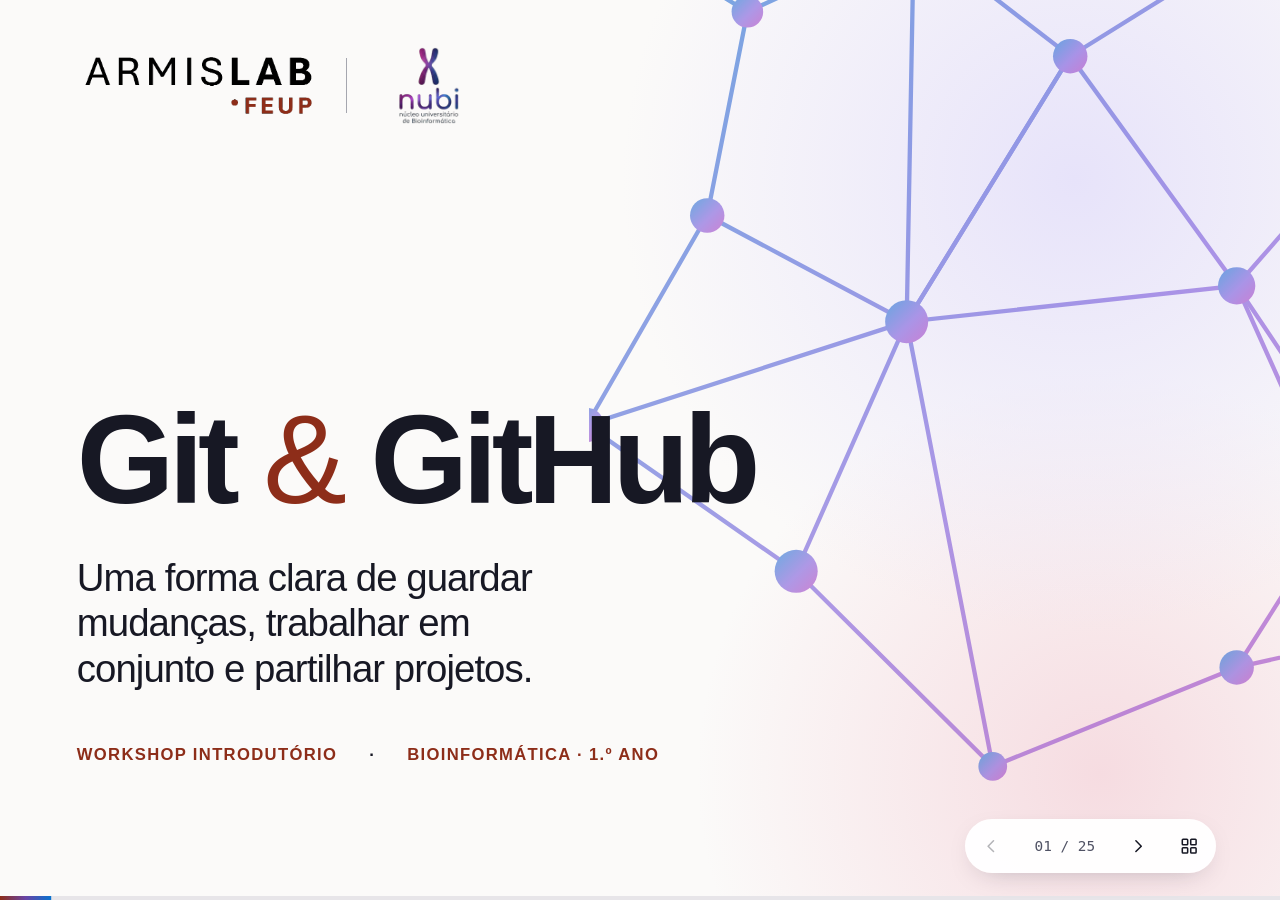
==== commit 3be723af: "Balance NUBI logo size in slides" ====
--- a/slides/index.html
+++ b/slides/index.html
@@ -7,9 +7,9 @@
   <meta name="description" content="Apresentação introdutória a Git e GitHub para estudantes de Bioinformática. ArmisLAB × NUBI.">
   <meta http-equiv="Content-Security-Policy" content="default-src 'self'; base-uri 'self'; object-src 'none'; script-src 'self'; style-src 'self'; img-src 'self' data:; connect-src 'none'; form-action 'none'">
   <title>Git & GitHub — ArmisLAB × NUBI</title>
-  <link rel="stylesheet" href="styles/slides.css">
-  <link rel="stylesheet" href="styles/practice.css">
-  <script src="scripts/slides.js" defer></script>
+  <link rel="stylesheet" href="styles/slides.css?v=2">
+  <link rel="stylesheet" href="styles/practice.css?v=3">
+  <script src="scripts/slides.js?v=2" defer></script>
 </head>
 <body>
   <a class="skip-link" href="#slide-1">Ir para a apresentação</a>
--- a/slides/styles/practice.css
+++ b/slides/styles/practice.css
@@ -1,5 +1,6 @@
 /* Interação e guias projetáveis. Todas as cores derivam da apresentação principal. */
 .visually-hidden { position: absolute; width: 1px; height: 1px; padding: 0; margin: -1px; overflow: hidden; clip: rect(0, 0, 0, 0); white-space: nowrap; border: 0; }
+.brand-nubi, .closing-brands img:last-child { transform: scale(1.4); transform-origin: left center; }
 .slide.is-active {
   animation: slide-enter .38s cubic-bezier(.2,.8,.2,1) both;
 }
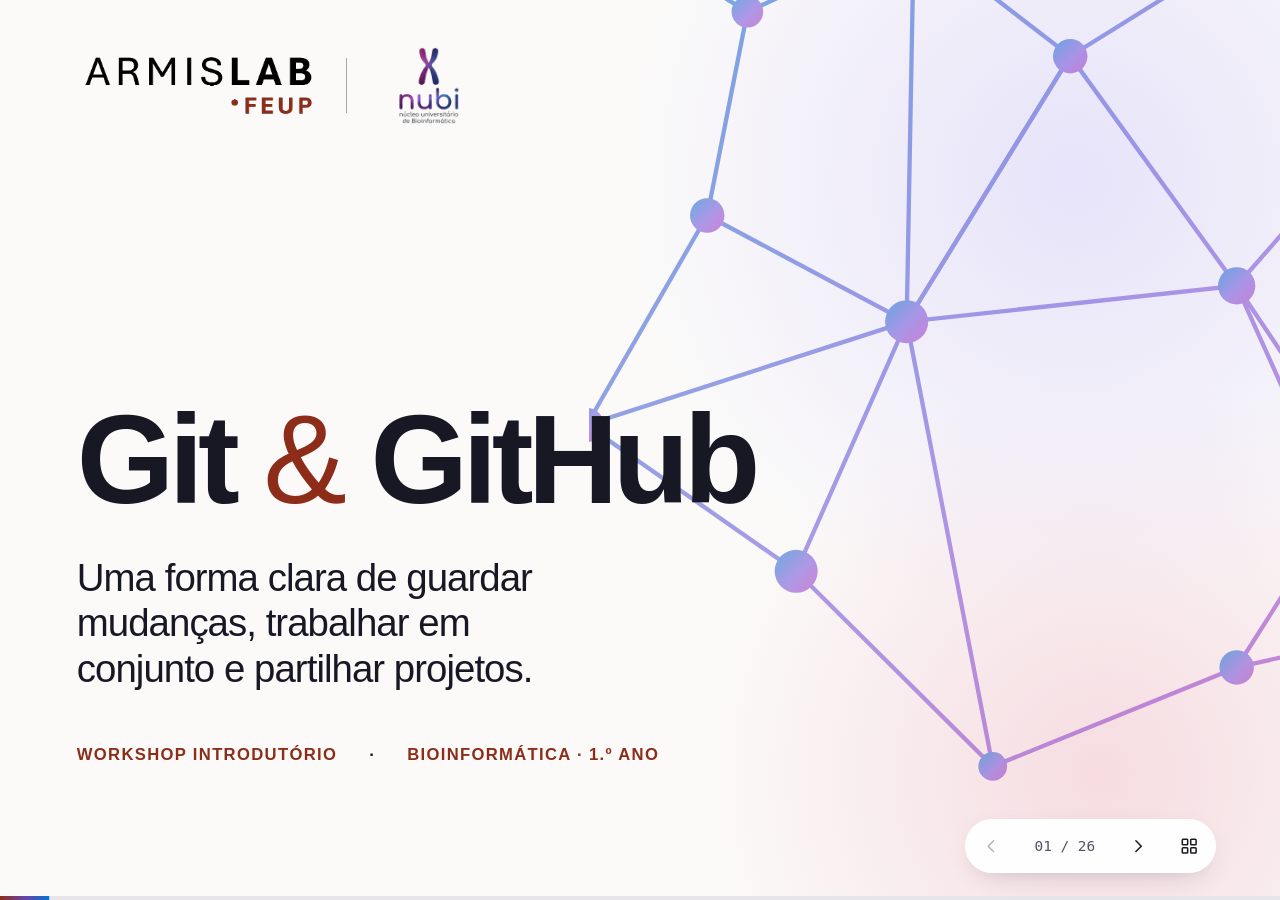
==== commit 0a4a6c1d: "Reorder Git theory and add interactive log pull merge and VS Code check" ====
--- a/slides/index.html
+++ b/slides/index.html
@@ -8,8 +8,9 @@
   <meta http-equiv="Content-Security-Policy" content="default-src 'self'; base-uri 'self'; object-src 'none'; script-src 'self'; style-src 'self'; img-src 'self' data:; connect-src 'none'; form-action 'none'">
   <title>Git & GitHub — ArmisLAB × NUBI</title>
   <link rel="stylesheet" href="styles/slides.css?v=2">
-  <link rel="stylesheet" href="styles/practice.css?v=3">
-  <script src="scripts/slides.js?v=2" defer></script>
+  <link rel="stylesheet" href="styles/practice.css?v=4">
+  <link rel="stylesheet" href="styles/concepts.css?v=1">
+  <script src="scripts/slides.js?v=3" defer></script>
 </head>
 <body>
   <a class="skip-link" href="#slide-1">Ir para a apresentação</a>
@@ -100,68 +101,89 @@
       </div>
     </section>
 
-    <section class="slide" id="slide-7" data-title="O ciclo" aria-roledescription="slide" aria-label="Slide 7: visão geral do ciclo Git">
-      <div class="slide-inner">
-        <h2>O ciclo que vamos praticar</h2>
-        <p class="lead narrow">Alteras um ficheiro, escolhes o que guardar, registas esse passo e envias a tua história para o GitHub.</p>
-        <div class="flow" role="img" aria-label="Fluxo: editar, verificar com git status, escolher com git add, guardar com git commit, enviar com git push">
-          <div class="flow-step"><span class="flow-no">1</span><strong>Editar</strong><small>mudar o README</small></div><span class="flow-arrow" aria-hidden="true">→</span>
-          <div class="flow-step"><span class="flow-no">2</span><strong>status</strong><small>ver o que mudou</small></div><span class="flow-arrow" aria-hidden="true">→</span>
-          <div class="flow-step"><span class="flow-no">3</span><strong>add</strong><small>escolher alteração</small></div><span class="flow-arrow" aria-hidden="true">→</span>
-          <div class="flow-step"><span class="flow-no">4</span><strong>commit</strong><small>guardar com mensagem</small></div><span class="flow-arrow" aria-hidden="true">→</span>
-          <div class="flow-step flow-remote"><span class="flow-no">5</span><strong>push</strong><small>enviar ao GitHub</small></div>
-        </div>
-        <p class="flow-foot">O Git não guarda todas as alterações automaticamente. Tu decides quando criar cada commit.</p>
-      </div>
-    </section>
-
-    <section class="slide command-slide" id="slide-8" data-title="status" aria-roledescription="slide" aria-label="Slide 8: git status">
+    <section class="slide command-slide" id="slide-7" data-title="status" aria-roledescription="slide" aria-label="Slide 7: git status">
       <div class="slide-inner command-layout">
         <div><h2><code>git status</code></h2><p class="lead">Pergunta ao Git: <strong>“O que está diferente agora?”</strong></p><p class="aside">É o comando para te orientares. Podes usá-lo antes e depois de cada passo.</p></div>
         <div class="terminal" aria-label="Exemplo de git status antes de guardar alterações"><div class="terminal-bar"><span></span><span></span><span></span><b>Terminal</b></div><div class="terminal-body"><p><em>$</em> git status</p><p class="term-muted">Changes not staged for commit:</p><p class="term-red">modified: exercicio/README.md</p><p class="term-explain">O README foi alterado, mas ainda não foi escolhido para o próximo commit.</p></div></div>
       </div>
     </section>
 
-    <section class="slide command-slide" id="slide-9" data-title="add" aria-roledescription="slide" aria-label="Slide 9: git add">
+    <section class="slide command-slide" id="slide-8" data-title="add" aria-roledescription="slide" aria-label="Slide 8: git add">
       <div class="slide-inner command-layout">
         <div><h2><code>git add</code></h2><p class="lead">Escolhe que alterações entram no <strong>próximo commit</strong>.</p><p class="aside">Hoje vamos escolher apenas o README que cada pessoa editou.</p></div>
         <div class="staging-diagram" role="img" aria-label="README alterado passa para a área de preparação depois do comando git add exercicio/README.md"><div class="staging-before"><span class="stage-label">Alterado</span><strong>README.md</strong></div><div class="staging-arrow"><code>git add<br>exercicio/README.md</code><span aria-hidden="true">→</span></div><div class="staging-after"><span class="stage-label">Escolhido para guardar</span><strong>README.md</strong></div></div>
       </div>
     </section>
 
-    <section class="slide command-slide" id="slide-10" data-title="commit" aria-roledescription="slide" aria-label="Slide 10: git commit">
+    <section class="slide command-slide" id="slide-9" data-title="commit" aria-roledescription="slide" aria-label="Slide 9: git commit">
       <div class="slide-inner command-layout">
         <div><h2><code>git commit</code></h2><p class="lead">Guarda as alterações escolhidas como <strong>um passo na história</strong>.</p><p class="aside">A mensagem ajuda outras pessoas — e o teu “eu” do futuro — a perceber o que fizeste.</p></div>
         <div class="commit-visual"><div class="commit-command"><span>$</span> git commit -m "Personaliza o meu README"</div><div class="commit-line"><span class="commit-dot"></span><span class="commit-dot current"></span></div><div class="commit-card"><strong>Personaliza o meu README</strong><small>novo ponto na história do projeto</small></div></div>
       </div>
     </section>
 
-    <section class="slide" id="slide-11" data-title="Fork e clone" aria-roledescription="slide" aria-label="Slide 11: fork e clone">
-      <div class="slide-inner">
-        <h2>Primeiro, trazemos o projeto para ti.</h2>
+    <section class="slide command-slide" id="slide-10" data-title="push" aria-roledescription="slide" aria-label="Slide 10: git push">
+      <div class="slide-inner command-layout">
+        <div><h2><code>git push</code></h2><p class="lead">Envia os teus commits locais para <strong>a tua cópia no GitHub</strong>.</p><p class="aside">Depois, abre o repositório no navegador e confirma que o novo commit aparece no histórico.</p></div>
+        <div class="push-visual" role="img" aria-label="Commit no computador enviado para a cópia pessoal no GitHub"><div class="push-place"><span>computador</span><div class="push-track"><i></i><i></i><i class="latest"></i></div><strong>commit novo</strong></div><div class="push-arrow"><code>git push</code><span aria-hidden="true">→</span></div><div class="push-place destination"><span>GitHub</span><div class="push-track"><i></i><i></i><i class="latest"></i></div><strong>a tua cópia</strong></div></div>
+      </div>
+    </section>
+
+    <section class="slide concept-slide" id="slide-11" data-title="log" aria-roledescription="slide" aria-label="Slide 11: git log">
+      <div class="slide-inner concept-layout">
+        <div class="concept-copy"><h2><code>git log</code></h2><p class="lead">Mostra os <strong>commits guardados</strong>, do mais recente para o mais antigo.</p><p class="aside">Clica num ponto da história. Cada mensagem recorda o que foi feito.</p><a class="concept-doc" href="https://git-scm.com/docs/git-log" target="_blank" rel="noopener noreferrer">Documentação de git log ↗</a></div>
+        <div class="concept-visual history-explorer" aria-label="Histórico interativo de três commits">
+          <div class="history-points" role="group" aria-label="Escolhe um commit">
+            <button type="button" class="history-point is-selected" aria-pressed="true" data-message="Personaliza o meu README" data-change="O teu primeiro commit: o README agora fala de ti."><span class="history-dot"></span><strong>Agora</strong><small>Personaliza o README</small></button>
+            <button type="button" class="history-point" aria-pressed="false" data-message="Prepara o exercício" data-change="Foi criado o modelo que cada participante pode preencher."><span class="history-dot"></span><strong>Antes</strong><small>Prepara o exercício</small></button>
+            <button type="button" class="history-point" aria-pressed="false" data-message="Cria o repositório" data-change="Começou a história deste projeto."><span class="history-dot"></span><strong>Início</strong><small>Cria o repositório</small></button>
+          </div>
+          <div class="history-readout" aria-live="polite"><span>Commit selecionado</span><strong id="history-message">Personaliza o meu README</strong><p id="history-change">O teu primeiro commit: o README agora fala de ti.</p></div>
+          <code class="concept-code">git log --oneline -5</code>
+        </div>
+      </div>
+    </section>
+
+    <section class="slide concept-slide" id="slide-12" data-title="pull" aria-roledescription="slide" aria-label="Slide 12: git pull">
+      <div class="slide-inner concept-layout">
+        <div class="concept-copy"><h2><code>git pull</code></h2><p class="lead">Traz alterações do repositório online e <strong>integra-as na tua branch local</strong>.</p><p class="aside">Se outra pessoa publicou uma versão nova, o teu computador pode recebê-la.</p><a class="concept-doc" href="https://git-scm.com/docs/git-pull" target="_blank" rel="noopener noreferrer">Documentação de git pull ↗</a></div>
+        <div class="concept-visual pull-demo" id="pull-visual">
+          <div class="sync-place remote"><span>GitHub</span><strong>Versão A · B · C</strong><small>Já tem uma alteração nova</small></div>
+          <div class="sync-route"><span class="sync-arrow" aria-hidden="true">←</span><code>git pull origin main</code></div>
+          <div class="sync-place local"><span>O teu computador</span><strong id="pull-local-version">Versão A · B</strong><small id="pull-local-note">Ainda falta a alteração C</small></div>
+          <button type="button" class="concept-action" id="pull-toggle" aria-pressed="false">Mostrar o pull</button>
+          <p class="concept-result" id="pull-result" aria-live="polite">Clica para ver a atualização chegar ao computador.</p>
+        </div>
+      </div>
+    </section>
+
+    <section class="slide concept-slide" id="slide-13" data-title="merge" aria-roledescription="slide" aria-label="Slide 13: git merge">
+      <div class="slide-inner concept-layout">
+        <div class="concept-copy"><h2><code>git merge</code></h2><p class="lead">Junta o trabalho de <strong>outra branch</strong> à branch em que estás.</p><p class="aside">Uma branch é um caminho de trabalho. Neste exemplo, estás em <code>main</code> e queres integrar <code>experimento</code>.</p><a class="concept-doc" href="https://git-scm.com/docs/git-merge" target="_blank" rel="noopener noreferrer">Documentação de git merge ↗</a></div>
+        <div class="concept-visual merge-demo" id="merge-visual">
+          <div class="merge-track"><span>main</span><i></i><i></i><i class="merge-destination"></i><strong>relatório principal</strong></div>
+          <div class="merge-track branch"><span>experimento</span><i></i><i></i><i class="merge-destination"></i><strong>nova análise</strong></div>
+          <div class="merge-join" aria-hidden="true">↘</div>
+          <div class="merge-outcome"><span>Resultado</span><strong id="merge-outcome-text">Duas linhas de trabalho</strong></div>
+          <code class="concept-code">git merge experimento</code>
+          <button type="button" class="concept-action" id="merge-toggle" aria-pressed="false">Juntar na main</button>
+          <p class="concept-result" id="merge-result" aria-live="polite">Clica para juntar o trabalho de “experimento” à main.</p>
+        </div>
+      </div>
+    </section>
+
+    <section class="slide" id="slide-14" data-title="Fork e clone" aria-roledescription="slide" aria-label="Slide 14: fork e clone">
+      <div class="slide-inner">
+        <h2>Fork e Clone: duas cópias tuas.</h2>
         <p class="lead narrow"><strong>Fork</strong> cria uma cópia na tua conta do GitHub. <strong>Clone</strong> traz essa cópia para o teu computador.</p>
         <div class="copy-flow" role="img" aria-label="Repositório do formador, fork para a tua conta GitHub, clone para o teu computador">
           <div class="copy-place"><span>GitHub do formador</span><div class="copy-symbol">R</div><strong>repositório original</strong></div><div class="copy-connector"><span>Fork</span><svg viewBox="0 0 130 30"><path d="M2 15h122m-12-10 12 10-12 10" fill="none" stroke="currentColor" stroke-width="3"/></svg></div><div class="copy-place copy-own"><span>A tua conta GitHub</span><div class="copy-symbol">R</div><strong>a tua cópia</strong></div><div class="copy-connector"><span>Clone</span><svg viewBox="0 0 130 30"><path d="M2 15h122m-12-10 12 10-12 10" fill="none" stroke="currentColor" stroke-width="3"/></svg></div><div class="copy-place copy-local"><span>O teu computador</span><div class="copy-symbol">R</div><strong>pasta local</strong></div>
         </div>
-        <p class="bottom-statement">Assim cada pessoa pode experimentar sem alterar o repositório original.</p>
-      </div>
-    </section>
-
-    <section class="slide command-slide" id="slide-12" data-title="push" aria-roledescription="slide" aria-label="Slide 12: git push">
-      <div class="slide-inner command-layout">
-        <div><h2><code>git push</code></h2><p class="lead">Envia os teus commits locais para <strong>a tua cópia no GitHub</strong>.</p><p class="aside">Depois, abre o repositório no navegador e confirma que o novo commit aparece no histórico.</p></div>
-        <div class="push-visual" role="img" aria-label="Commit no computador enviado para a cópia pessoal no GitHub"><div class="push-place"><span>computador</span><div class="push-track"><i></i><i></i><i class="latest"></i></div><strong>commit novo</strong></div><div class="push-arrow"><code>git push</code><span aria-hidden="true">→</span></div><div class="push-place destination"><span>GitHub</span><div class="push-track"><i></i><i></i><i class="latest"></i></div><strong>a tua cópia</strong></div></div>
-      </div>
-    </section>
-
-    <section class="slide" id="slide-13" data-title="Branch" aria-roledescription="slide" aria-label="Slide 13: o conceito de branch">
-      <div class="slide-inner branch-layout">
-        <div><h2>Uma branch é outro caminho de trabalho.</h2><p class="lead">Permite experimentar uma ideia sem mexer logo na linha principal do projeto.</p><p class="aside">Hoje basta reconhecer a ideia. O exercício fica na branch principal, normalmente chamada <code>main</code>.</p></div>
-        <div class="branch-figure" role="img" aria-label="História principal main e uma branch de experiência que se separa"><svg viewBox="0 0 600 340"><path d="M58 238 H548" fill="none" stroke="#8d2d19" stroke-width="7" stroke-linecap="round"/><path d="M208 238 C275 238 271 95 358 95 H548" fill="none" stroke="#6550b4" stroke-width="7" stroke-linecap="round"/><g fill="#8d2d19"><circle cx="58" cy="238" r="15"/><circle cx="208" cy="238" r="15"/><circle cx="388" cy="238" r="15"/><circle cx="548" cy="238" r="15"/></g><g fill="#6550b4"><circle cx="358" cy="95" r="15"/><circle cx="548" cy="95" r="15"/></g></svg><span class="branch-label side">ideia em experiência</span><span class="branch-label main">main</span></div>
-      </div>
-    </section>
-
-    <section class="slide" id="slide-14" data-title="Ver ao vivo" aria-roledescription="slide" aria-label="Slide 14: projetos reais">
+        <p class="bottom-statement">Na prática, fazes primeiro o Fork e depois o Clone da tua cópia.</p>
+      </div>
+    </section>
+
+    <section class="slide" id="slide-15" data-title="Ver ao vivo" aria-roledescription="slide" aria-label="Slide 15: projetos reais">
       <div class="slide-inner examples-layout">
         <div><h2>Isto já faz parte da Bioinformática.</h2><p class="lead narrow">Abre um repositório e repara no README, nos ficheiros e no histórico de commits.</p></div>
         <div class="example-list">
@@ -169,18 +191,25 @@
           <a href="https://github.com/nf-core/rnaseq" target="_blank" rel="noopener noreferrer"><span class="example-index">02</span><span><strong>nf-core/rnaseq</strong><small>Pipeline comunitário de análise de RNA-seq</small></span><span class="example-link" aria-hidden="true">↗</span></a>
           <a href="https://github.com/Illumina/dragen-aws-batch-quickstart" target="_blank" rel="noopener noreferrer"><span class="example-index">03</span><span><strong>Illumina · DRAGEN</strong><small>Exemplo público de repositório de uma empresa</small></span><span class="example-link" aria-hidden="true">↗</span></a>
         </div>
-        <p class="source-note">Os exemplos são ligações reais. O conteúdo e os números dos repositórios podem mudar.</p>
-      </div>
-    </section>
-
-    <section class="slide closing" id="slide-15" data-title="Começar a prática" aria-roledescription="slide" aria-label="Slide 15: transição para a prática">
-      <div class="slide-inner closing-layout"><div><h2>Agora és tu.</h2><p class="lead">Segue os próximos slides, muda o README e publica o teu primeiro commit.</p><div class="closing-steps"><span>1. Conta e Git</span><span>2. Fork e clone</span><span>3. Editar</span><span>4. Status · add · commit · push · log</span></div></div><div class="closing-link"><span>Repositório e roteiro</span><img class="workshop-qr" src="assets/workshop-qr.svg" alt="Código QR para github.com/RiquiFeup/workshop_git"><a class="repo-url" href="https://github.com/RiquiFeup/workshop_git" target="_blank" rel="noopener noreferrer">github.com/RiquiFeup/workshop_git</a><a class="guide-url" href="https://github.com/RiquiFeup/workshop_git/blob/main/guia/roteiro.md" target="_blank" rel="noopener noreferrer">Abrir o guia passo a passo <span aria-hidden="true">↗</span></a><small>Navegação: setas ou Espaço · índice: tecla O</small></div></div>
-      <div class="closing-brands"><img src="assets/brand/armislab-transparent.png" alt="ArmisLAB FEUP"><img src="../nubi_logo.png" alt="NUBI"></div>
-    </section>
-    <section class="slide practice" id="slide-16" data-title="Conta e instalação" aria-roledescription="slide" aria-label="Slide 16: criar conta e instalar Git">
+        <p class="source-note">Os exemplos são ligações reais e podem mudar. <a href="https://github.com/RiquiFeup/workshop_git" target="_blank" rel="noopener noreferrer">Abre o repositório do workshop ↗</a> · Próximo: verificar o VS Code.</p>
+      </div>
+    </section>
+
+    <section class="slide practice" id="slide-16" data-title="Verificar VS Code" aria-roledescription="slide" aria-label="Slide 16: verificar se o Visual Studio Code está instalado">
+      <div class="slide-inner practice-layout">
+        <div class="practice-intro"><span class="practice-time">14:30–14:35 · antes de começar</span><h2>O VS Code já abre no teu computador?</h2><p class="lead">Vamos usá-lo para abrir e alterar o README. Verifica agora se consegues abrir o programa.</p><p class="aside">O nome completo é <strong>Visual Studio Code</strong>. É um editor de texto; não precisas de instalar extensões para este exercício.</p></div>
+        <div class="practice-side vscode-side">
+          <div class="vscode-choices" role="group" aria-label="Estado do Visual Studio Code"><button type="button" data-vscode-choice="ready" aria-pressed="true">Já tenho</button><button type="button" data-vscode-choice="install" aria-pressed="false">Preciso instalar</button></div>
+          <div id="vscode-ready"><h3>Abre o VS Code.</h3><p>Procura “Visual Studio Code” no menu de aplicações. Mais à frente, abre a pasta <code>workshop_git</code> pelo menu <strong>File → Open Folder</strong>.</p><div class="editor-preview" aria-hidden="true"><span>README.md</span><code>Olá, sou [NOME] 👋</code><code>Estou a aprender Git.</code></div><p class="checkpoint">Conseguiste? Vês a janela do editor.</p></div>
+          <div id="vscode-install" hidden><h3>Instala pela fonte oficial.</h3><p>Escolhe o teu sistema na <a href="https://code.visualstudio.com/download" target="_blank" rel="noopener noreferrer">página de download do VS Code ↗</a>. Depois, abre o programa.</p><div class="vscode-guides"><a href="https://code.visualstudio.com/docs/setup/windows" target="_blank" rel="noopener noreferrer">Windows ↗</a><a href="https://code.visualstudio.com/docs/setup/mac" target="_blank" rel="noopener noreferrer">macOS ↗</a><a href="https://code.visualstudio.com/docs/setup/linux" target="_blank" rel="noopener noreferrer">Linux ↗</a></div><a class="practice-link" href="https://github.com/RiquiFeup/workshop_git/blob/main/guia/instalar-vscode.md" target="_blank" rel="noopener noreferrer">Guia curto do workshop ↗</a><p class="checkpoint">Conseguiste? O VS Code abre. Se a instalação demorar, chama o apoio.</p></div>
+        </div>
+      </div>
+    </section>
+
+    <section class="slide practice" id="slide-17" data-title="Conta e instalação" aria-roledescription="slide" aria-label="Slide 17: criar conta e instalar Git">
       <div class="slide-inner practice-layout">
         <div class="practice-intro">
-          <span class="practice-time">14:30–15:00 · preparação</span><h2>Primeiro, conta e Git.</h2>
+          <span class="practice-time">14:35–15:00 · preparação</span><h2>Agora, conta e Git.</h2>
           <p class="lead">Cria ou abre a tua conta GitHub. Confirma o email. Depois verifica se Git funciona.</p>
           <a class="practice-link" href="https://github.com/signup" target="_blank" rel="noopener noreferrer">Criar conta no GitHub ↗</a>
           <p class="aside">Escolhe o teu sistema para ver um caminho de instalação. <a href="https://github.com/RiquiFeup/workshop_git/blob/main/guia/wsl-opcional.md" target="_blank" rel="noopener noreferrer">WSL é opcional ↗</a></p>
@@ -212,9 +241,9 @@
       </div>
     </section>
 
-    <section class="slide practice" id="slide-17" data-title="Identidade Git" aria-roledescription="slide" aria-label="Slide 17: configurar a identidade dos commits">
-      <div class="slide-inner practice-layout">
-        <div class="practice-intro"><span class="practice-time">14:30–15:00 · preparação</span><h2>O commit precisa de um autor.</h2><p class="lead">Escolhe o nome que queres mostrar no histórico. Para o email, podes usar o endereço <code>noreply</code> da tua conta GitHub.</p><p class="aside">Substitui os exemplos antes de executar. Nunca escrevas uma password ou token nestes comandos.</p></div>
+    <section class="slide practice" id="slide-18" data-title="Identidade Git" aria-roledescription="slide" aria-label="Slide 18: configurar a identidade dos commits">
+      <div class="slide-inner practice-layout">
+        <div class="practice-intro"><span class="practice-time">14:35–15:00 · preparação</span><h2>O commit precisa de um autor.</h2><p class="lead">Escolhe o nome que queres mostrar no histórico. Para o email, podes usar o endereço <code>noreply</code> da tua conta GitHub.</p><p class="aside">Substitui os exemplos antes de executar. Nunca escrevas uma password ou token nestes comandos.</p></div>
         <div class="practice-side">
           <p class="instruction-label">No terminal, escreve:</p>
           <div class="code-stack"><code>git config --global user.name "O Teu Nome"</code><code>git config --global user.email "O_TEU_EMAIL_OU_NOREPLY"</code></div>
@@ -225,14 +254,14 @@
       </div>
     </section>
 
-    <section class="slide practice" id="slide-18" data-title="Fork" aria-roledescription="slide" aria-label="Slide 18: criar a própria cópia com Fork">
+    <section class="slide practice" id="slide-19" data-title="Fork" aria-roledescription="slide" aria-label="Slide 19: criar a própria cópia com Fork">
       <div class="slide-inner practice-layout">
         <div class="practice-intro"><span class="practice-time">15:00–15:05 · cópia online</span><h2>Cria a tua cópia no GitHub.</h2><p class="lead">Abre o repositório do workshop. Clica em <strong>Fork</strong> e depois em <strong>Create fork</strong>.</p><p class="aside">Escolhe a <strong>tua conta</strong> como destino. É essa cópia que vais poder publicar.</p></div>
         <div class="practice-side fork-figure"><div class="repo-address"><span>original</span><strong>RiquiFeup / workshop_git</strong></div><span class="fork-arrow" aria-hidden="true">↓</span><div class="repo-address own"><span>o teu Fork</span><strong>TEU_UTILIZADOR / workshop_git</strong></div><a class="practice-link" href="https://github.com/RiquiFeup/workshop_git/fork" target="_blank" rel="noopener noreferrer">Abrir Fork do workshop ↗</a><p class="checkpoint">Conseguiste? O teu utilizador aparece antes de <strong>/workshop_git</strong>.</p></div>
       </div>
     </section>
 
-    <section class="slide practice" id="slide-19" data-title="Clone" aria-roledescription="slide" aria-label="Slide 19: clonar o próprio Fork">
+    <section class="slide practice" id="slide-20" data-title="Clone" aria-roledescription="slide" aria-label="Slide 20: clonar o próprio Fork">
       <div class="slide-inner practice-layout">
         <div class="practice-intro"><span class="practice-time">15:05–15:10 · cópia local</span><h2>Traz o teu Fork para o computador.</h2><p class="lead">Na página <strong>do teu Fork</strong>, clica em <strong>Code → HTTPS</strong> e copia o endereço.</p><p class="aside">No terminal, escreve <code>git clone</code>, um espaço e cola o endereço. O URL tem de conter o teu utilizador.</p></div>
         <div class="practice-side">
@@ -245,13 +274,14 @@
       </div>
     </section>
 
-    <section class="slide practice" id="slide-20" data-title="Editar README" aria-roledescription="slide" aria-label="Slide 20: editar o modelo de README">
-      <div class="slide-inner practice-layout">
-        <div class="practice-intro"><span class="practice-time">15:10–15:18 · primeira alteração</span><h2>Faz o README falar de ti.</h2><p class="lead">Abre <code>exercicio/README.md</code> na pasta clonada. Muda o título e duas linhas de «Sobre mim».</p><p class="aside">Podes usar um pseudónimo. Badges, ícones e GIF são exemplos opcionais. Não publiques contactos, número de estudante, passwords ou tokens.</p></div>
+    <section class="slide practice" id="slide-21" data-title="Editar README" aria-roledescription="slide" aria-label="Slide 21: editar o modelo de README">
+      <div class="slide-inner practice-layout">
+        <div class="practice-intro"><span class="practice-time">15:10–15:18 · primeira alteração</span><h2>Faz o README falar de ti.</h2><p class="lead">No VS Code, abre a pasta clonada e o ficheiro <code>exercicio/README.md</code>. Muda o título e duas linhas de «Sobre mim».</p><p class="aside">Podes usar um pseudónimo. Badges, ícones e GIF são exemplos opcionais. Não publiques contactos, número de estudante, passwords ou tokens.</p></div>
         <div class="practice-side readme-preview"><span>exercicio/README.md</span><strong>Olá, sou [NOME OU PSEUDÓNIMO] 👋</strong><p>Tenho curiosidade sobre [TEMA].</p><p>Gostava de investigar [PERGUNTA].</p><a class="practice-link" href="https://github.com/RiquiFeup/workshop_git/blob/main/exercicio/README.md" target="_blank" rel="noopener noreferrer">Ver o modelo completo ↗</a><p class="checkpoint">Conseguiste? Guardaste o ficheiro no teu computador.</p></div>
       </div>
     </section>
-    <section class="slide practice" id="slide-21" data-title="Status e add" aria-roledescription="slide" aria-label="Slide 21: verificar e preparar a alteração">
+
+    <section class="slide practice" id="slide-22" data-title="Status e add" aria-roledescription="slide" aria-label="Slide 22: verificar e preparar a alteração">
       <div class="slide-inner practice-layout">
         <div class="practice-intro"><span class="practice-time">15:18–15:21 · verificar e escolher</span><h2>Vê a mudança. Depois escolhe-a.</h2><p class="lead"><code>status</code> mostra o que mudou. <code>add</code> escolhe o README para o próximo commit.</p><p class="aside">Executa os comandos dentro da pasta <code>workshop_git</code>, um de cada vez.</p></div>
         <div class="practice-side">
@@ -263,7 +293,7 @@
       </div>
     </section>
 
-    <section class="slide practice" id="slide-22" data-title="Commit e push" aria-roledescription="slide" aria-label="Slide 22: guardar e enviar o commit">
+    <section class="slide practice" id="slide-23" data-title="Commit e push" aria-roledescription="slide" aria-label="Slide 23: guardar e enviar o commit">
       <div class="slide-inner practice-layout">
         <div class="practice-intro"><span class="practice-time">15:21–15:27 · guardar e enviar</span><h2>Guarda uma versão. Envia-a.</h2><p class="lead"><code>commit</code> grava a versão no computador. <code>push</code> envia-a para o teu Fork no GitHub.</p><p class="aside">Se o navegador pedir autenticação, entra na tua conta. Não partilhes códigos nem credenciais.</p></div>
         <div class="practice-side">
@@ -275,7 +305,7 @@
       </div>
     </section>
 
-    <section class="slide practice" id="slide-23" data-title="Log e verificação" aria-roledescription="slide" aria-label="Slide 23: git log e confirmação no GitHub">
+    <section class="slide practice" id="slide-24" data-title="Log e verificação" aria-roledescription="slide" aria-label="Slide 24: git log e confirmação no GitHub">
       <div class="slide-inner practice-layout">
         <div class="practice-intro"><span class="practice-time">15:27–15:30 · confirmar</span><h2>Encontra o teu commit.</h2><p class="lead"><code>git log</code> mostra as versões guardadas. Depois abre o teu Fork e procura a mesma mensagem no GitHub.</p><p class="aside">O teu commit deve ser o primeiro da lista.</p></div>
         <div class="practice-side">
@@ -286,7 +316,7 @@
       </div>
     </section>
 
-    <section class="slide practice" id="slide-24" data-title="Dúvidas e erros" aria-roledescription="slide" aria-label="Slide 24: perguntas e resolução de erros">
+    <section class="slide practice" id="slide-25" data-title="Dúvidas e erros" aria-roledescription="slide" aria-label="Slide 25: perguntas e resolução de erros">
       <div class="slide-inner">
         <span class="practice-time">Ajuda durante a prática</span><h2>Ficaste bloqueado?</h2>
         <p class="lead narrow">Abre a dúvida que corresponde ao que estás a ver. Mostra a mensagem de erro a quem te está a apoiar.</p>
@@ -295,28 +325,33 @@
           <details><summary>Push: 403 ou “Permission denied”</summary><p>Executa <code>git remote -v</code>. <code>origin</code> deve incluir o teu utilizador, pois tens de clonar o teu Fork.</p></details>
           <details><summary>O commit pede nome e email</summary><p>Volta ao slide «Identidade Git» e configura ambos. Podes usar o email <code>noreply</code> do GitHub.</p></details>
           <details><summary>“nothing to commit”</summary><p>Confirma que editaste e guardaste <code>exercicio/README.md</code> dentro da pasta clonada. Se já fizeste o commit, segue para <code>git push</code>.</p></details>
+          <details><summary>O VS Code não abre</summary><p>Volta ao slide 16 e usa o link para a instalação oficial. Se o computador bloquear a instalação, pede apoio.</p></details>
+          <details><summary>“CONFLICT” em pull ou merge</summary><p>O Git encontrou alterações incompatíveis no mesmo ficheiro. Mantém os ficheiros e pede apoio antes de continuar.</p></details>
         </div>
         <a class="practice-link" href="https://github.com/RiquiFeup/workshop_git/blob/main/guia/erros-frequentes.md" target="_blank" rel="noopener noreferrer">Abrir todas as soluções e perguntas ↗</a>
       </div>
     </section>
 
-    <section class="slide practice final-resources" id="slide-25" data-title="Recursos finais" aria-roledescription="slide" aria-label="Slide 25: recursos para depois do workshop">
+    <section class="slide practice final-resources" id="slide-26" data-title="Recursos finais" aria-roledescription="slide" aria-label="Slide 26: recursos para depois do workshop">
       <div class="slide-inner">
         <span class="practice-time">Depois do workshop</span><h2>Continua a explorar.</h2>
         <p class="lead narrow">Tens o teu primeiro commit. Guarda estes links para quando quiseres fazer mais.</p>
         <div class="resource-links">
           <a href="https://github.com/RiquiFeup/workshop_git/blob/main/guia/roteiro.md" target="_blank" rel="noopener noreferrer"><strong>Roteiro e ajuda</strong><span>Rever os comandos do workshop</span><span aria-hidden="true">↗</span></a>
           <a href="https://git-scm.com/book/en/v2" target="_blank" rel="noopener noreferrer"><strong>Pro Git</strong><span>Aprender Git ao teu ritmo</span><span aria-hidden="true">↗</span></a>
+          <a href="https://github.com/RiquiFeup/workshop_git/blob/main/guia/recursos.md" target="_blank" rel="noopener noreferrer"><strong>Log · Pull · Merge</strong><span>Referências oficiais reunidas no guia</span><span aria-hidden="true">↗</span></a>
+          <a href="https://code.visualstudio.com/download" target="_blank" rel="noopener noreferrer"><strong>Visual Studio Code</strong><span>Download oficial para cada sistema</span><span aria-hidden="true">↗</span></a>
           <a href="https://github.com/abhisheknaiidu/awesome-github-profile-readme" target="_blank" rel="noopener noreferrer"><strong>Awesome GitHub Profile README</strong><span>Exemplos para inspiração</span><span aria-hidden="true">↗</span></a>
           <a href="https://profile-readme-generator.com/en" target="_blank" rel="noopener noreferrer"><strong>Profile README Generator</strong><span>Ferramenta externa; revê o que publicas</span><span aria-hidden="true">↗</span></a>
         </div>
+        <div class="resource-brands" aria-label="ArmisLAB e NUBI"><img src="assets/brand/armislab-transparent.png" alt="ArmisLAB FEUP"><img src="../nubi_logo.png" alt="NUBI"></div>
       </div>
     </section>
   </main>
 
   <nav class="deck-controls" aria-label="Navegação da apresentação">
     <button id="prev" type="button" aria-label="Slide anterior" title="Slide anterior (seta esquerda)"><svg viewBox="0 0 24 24" aria-hidden="true"><path d="m15 5-7 7 7 7"/></svg></button>
-    <span id="counter" aria-live="polite" aria-atomic="true">01 / 25</span>
+    <span id="counter" aria-live="polite" aria-atomic="true">01 / 26</span>
     <button id="next" type="button" aria-label="Slide seguinte" title="Slide seguinte (seta direita)"><svg viewBox="0 0 24 24" aria-hidden="true"><path d="m9 5 7 7-7 7"/></svg></button>
     <button id="overview-toggle" type="button" aria-label="Abrir índice de slides" title="Índice de slides (O)"><svg viewBox="0 0 24 24" aria-hidden="true"><rect x="3" y="3" width="7" height="7" rx="1"/><rect x="14" y="3" width="7" height="7" rx="1"/><rect x="3" y="14" width="7" height="7" rx="1"/><rect x="14" y="14" width="7" height="7" rx="1"/></svg></button>
   </nav>
--- a/slides/styles/concepts.css
+++ b/slides/styles/concepts.css
@@ -0,0 +1,67 @@
+/* Diagramas interativos da sequência teórica. */
+.concept-layout { display: grid; grid-template-columns: minmax(0, .92fr) minmax(0, 1.08fr); align-items: center; gap: clamp(2rem, 5vw, 6rem); }
+.concept-copy { min-width: 0; }
+.concept-copy .lead { max-width: 22ch; }
+.concept-copy .aside { max-width: 34ch; }
+.concept-doc { display: inline-block; margin-top: 1.8rem; font-weight: 700; font-size: clamp(1rem, 1.3vw, 1.3rem); text-underline-offset: .25em; }
+.concept-visual { min-width: 0; padding: clamp(1.5rem, 3vw, 3rem); background: #fff; border-radius: 16px; box-shadow: 0 18px 46px -25px rgba(27,28,45,.24); }
+.concept-visual button { font: inherit; cursor: pointer; }
+.concept-visual button:focus-visible, .vscode-choices button:focus-visible { outline: 3px solid var(--blue); outline-offset: 3px; }
+.concept-code { display: block; width: fit-content; padding: .65rem .9rem; border-radius: 6px; background: #272735; color: #fff; font-size: clamp(.85rem, 1.15vw, 1.1rem); }
+.history-points { position: relative; display: flex; justify-content: space-between; gap: .5rem; margin-bottom: 2rem; }
+.history-points::before { content: ""; position: absolute; top: 1.05rem; left: 2rem; right: 2rem; height: 3px; background: #cec9d9; }
+.history-point { position: relative; z-index: 1; display: flex; flex-direction: column; align-items: center; gap: .35rem; width: 33%; min-width: 0; padding: 0 .3rem .75rem; border: 0; border-bottom: 3px solid transparent; background: transparent; color: #46465a; text-align: center; }
+.history-dot { width: 2.2rem; height: 2.2rem; border: 5px solid #f0e7e3; border-radius: 50%; background: var(--red); transition: transform .25s ease, box-shadow .25s ease; }
+.history-point:hover .history-dot, .history-point.is-selected .history-dot { transform: scale(1.16); box-shadow: 0 0 0 4px #e8ddf3; }
+.history-point.is-selected { border-color: var(--red); color: var(--ink); }
+.history-point strong { font-size: clamp(1rem, 1.4vw, 1.35rem); }
+.history-point small { font-size: clamp(.78rem, 1vw, 1rem); line-height: 1.25; }
+.history-readout { min-height: 9rem; display: flex; flex-direction: column; gap: .6rem; margin-bottom: 1.3rem; padding: 1.2rem; border-radius: 10px; background: #f4f0f9; }
+.history-readout span, .merge-outcome span { color: #584672; font-size: .9rem; font-weight: 760; text-transform: uppercase; letter-spacing: .07em; }
+.history-readout strong { font-size: clamp(1.35rem, 1.9vw, 2rem); }
+.history-readout p { color: #3b3d50; font-size: clamp(.95rem, 1.25vw, 1.25rem); line-height: 1.35; }
+.pull-demo, .merge-demo { display: flex; flex-direction: column; gap: .8rem; }
+.sync-place { display: grid; grid-template-columns: 1fr auto; gap: .25rem 1rem; padding: 1rem 1.2rem; border-radius: 10px; background: #eee9f7; }
+.sync-place.local { background: #f7eae6; }
+.sync-place span { grid-column: 1/-1; color: #5a4d70; font-weight: 740; font-size: .9rem; text-transform: uppercase; letter-spacing: .07em; }
+.sync-place.local span { color: var(--red); }
+.sync-place strong { font-size: clamp(1.25rem, 1.8vw, 1.75rem); }
+.sync-place small { align-self: end; max-width: 13ch; text-align: right; color: #414156; font-size: clamp(.83rem, 1vw, 1rem); }
+.sync-route { display: flex; align-items: center; justify-content: center; gap: 1rem; color: #6844a6; }
+.sync-arrow { font-size: 2rem; line-height: 1; display: inline-block; transform: rotate(-90deg); transition: transform .4s cubic-bezier(.2,.8,.2,1); }
+.pull-demo.is-pulled .sync-arrow { transform: translateY(.35rem) rotate(-90deg); }
+.sync-route code { color: #43325f; font-size: clamp(.8rem, 1vw, 1.05rem); }
+.concept-action { width: fit-content; min-height: 2.8rem; margin-top: .4rem; padding: .6rem 1.1rem; border: 0; border-radius: 8px; background: var(--purple); color: #fff; font-weight: 740 !important; transition: background .2s ease, transform .2s ease; }
+.concept-action:hover { background: #4d2b88; transform: translateY(-2px); }
+.concept-result { min-height: 2.5rem; color: #3b3d50; font-size: clamp(.9rem, 1.12vw, 1.15rem); line-height: 1.4; }
+.merge-track { display: grid; grid-template-columns: 7rem repeat(3, 1fr) 9rem; align-items: center; gap: .55rem; padding: .8rem .7rem; border-radius: 8px; background: #f7eae6; }
+.merge-track.branch { background: #eee9f7; }
+.merge-track span { color: var(--red); font-weight: 760; }
+.merge-track.branch span { color: var(--purple); }
+.merge-track i { width: 1.25rem; height: 1.25rem; border-radius: 50%; background: var(--red); justify-self: center; position: relative; }
+.merge-track.branch i { background: var(--purple); }
+.merge-track i:not(.merge-destination)::after { content: ""; position: absolute; top: calc(50% - 2px); left: 100%; width: calc(100% + 2rem); height: 4px; background: currentColor; color: var(--red); }
+.merge-track.branch i:not(.merge-destination)::after { color: var(--purple); }
+.merge-track strong { font-size: clamp(.86rem, 1.05vw, 1rem); line-height: 1.2; }
+.merge-join { height: 1.4rem; color: var(--purple); text-align: center; font-size: 2rem; line-height: 1; transition: transform .4s ease; }
+.merge-demo.is-merged .merge-join { transform: translate(1rem, .2rem); }
+.merge-outcome { display: flex; flex-direction: column; gap: .25rem; padding: .8rem 1rem; border: 1px solid #d5d0de; border-radius: 8px; }
+.merge-outcome strong { font-size: clamp(1.05rem, 1.5vw, 1.5rem); }
+.merge-demo.is-merged .merge-outcome { background: #e7f1ec; border-color: #a7d1bc; }
+.vscode-choices { display: flex; gap: .5rem; padding: .3rem; border-radius: 10px; background: #f0ecf7; }
+.vscode-choices button { flex: 1; min-height: 2.9rem; padding: .5rem .8rem; border: 0; border-radius: 7px; background: transparent; color: #413657; font-weight: 740; }
+.vscode-choices button[aria-pressed="true"] { background: #fff; color: var(--red); box-shadow: 0 4px 15px rgba(31,33,55,.12); }
+.vscode-side > div[hidden] { display: none !important; }
+.vscode-side h3 { margin-bottom: .7rem; }
+.vscode-side p { margin-bottom: .75rem; }
+.editor-preview { display: flex; flex-direction: column; gap: .35rem; margin: .8rem 0 1.1rem; padding: 1.1rem 1.3rem; border-radius: 9px; background: #272735; color: #fff; }
+.editor-preview span { width: fit-content; padding: .35rem .7rem; background: #414153; font-size: .9rem; }
+.editor-preview code { color: #f8f6fb; font-size: clamp(.9rem, 1.15vw, 1.15rem); }
+.vscode-guides { display: flex; gap: 1.1rem; flex-wrap: wrap; }
+.vscode-guides a { font-weight: 740; }
+.resource-brands { display: flex; align-items: center; gap: 1.4rem; margin-top: 1.5rem; }
+.resource-brands img:first-child { width: 7.5rem; height: 2.5rem; object-fit: contain; object-position: left center; }
+.resource-brands img:last-child { width: 3rem; height: 3rem; object-fit: contain; transform: scale(1.3); transform-origin: left center; }
+@media (max-width: 900px) { .concept-layout { gap: 2rem; } .merge-track { grid-template-columns: 5rem repeat(3, 1fr) 6rem; } .sync-place { grid-template-columns: 1fr; } .sync-place small { text-align: left; max-width: none; } }
+@media (max-width: 680px) { .concept-layout { display: flex; flex-direction: column; align-items: stretch; gap: 1.5rem; } .concept-visual { padding: 1.2rem; } .concept-copy .aside { margin-top: 1rem; } .concept-doc { margin-top: 1rem; } .merge-track { grid-template-columns: 4.5rem repeat(3,1fr); } .merge-track strong { grid-column: 1/-1; } .history-readout { min-height: 0; } }
+@media (prefers-reduced-motion: reduce) { .history-dot, .sync-arrow, .merge-join, .concept-action { transition: none; } }
